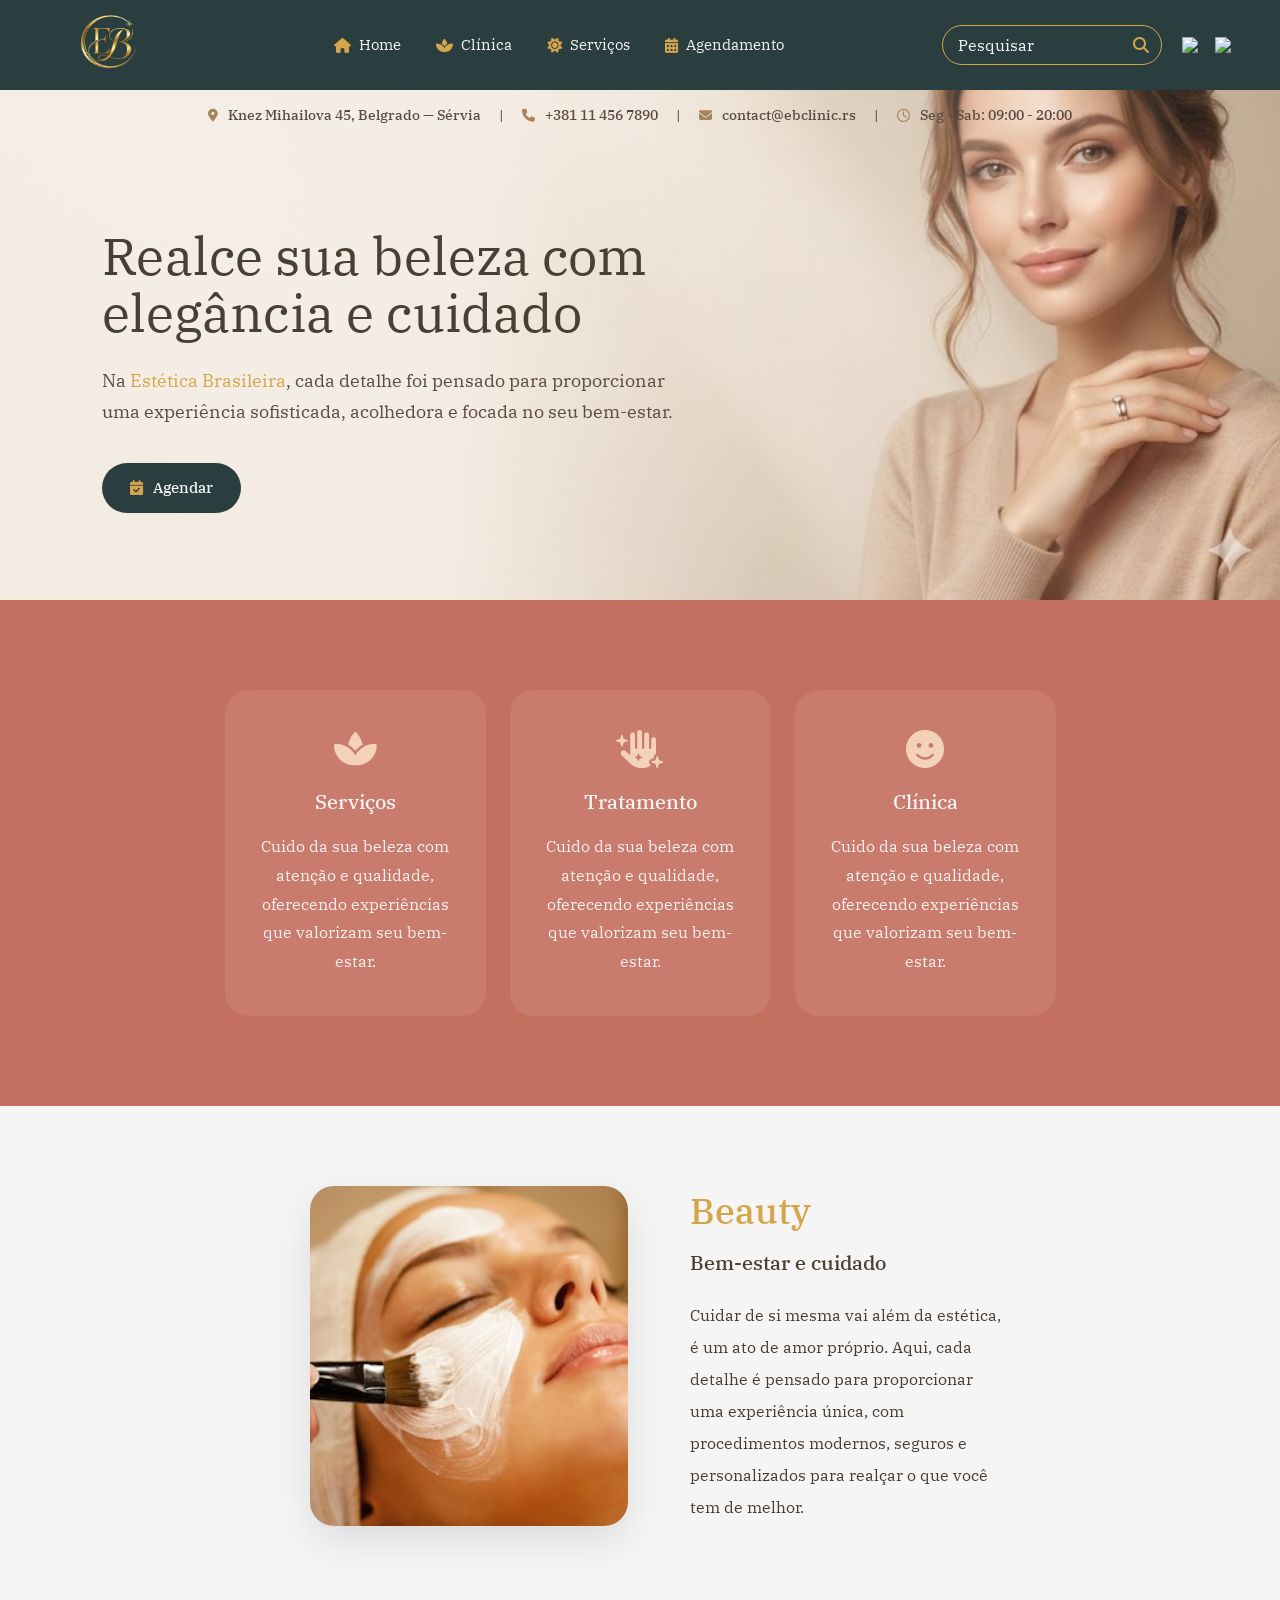
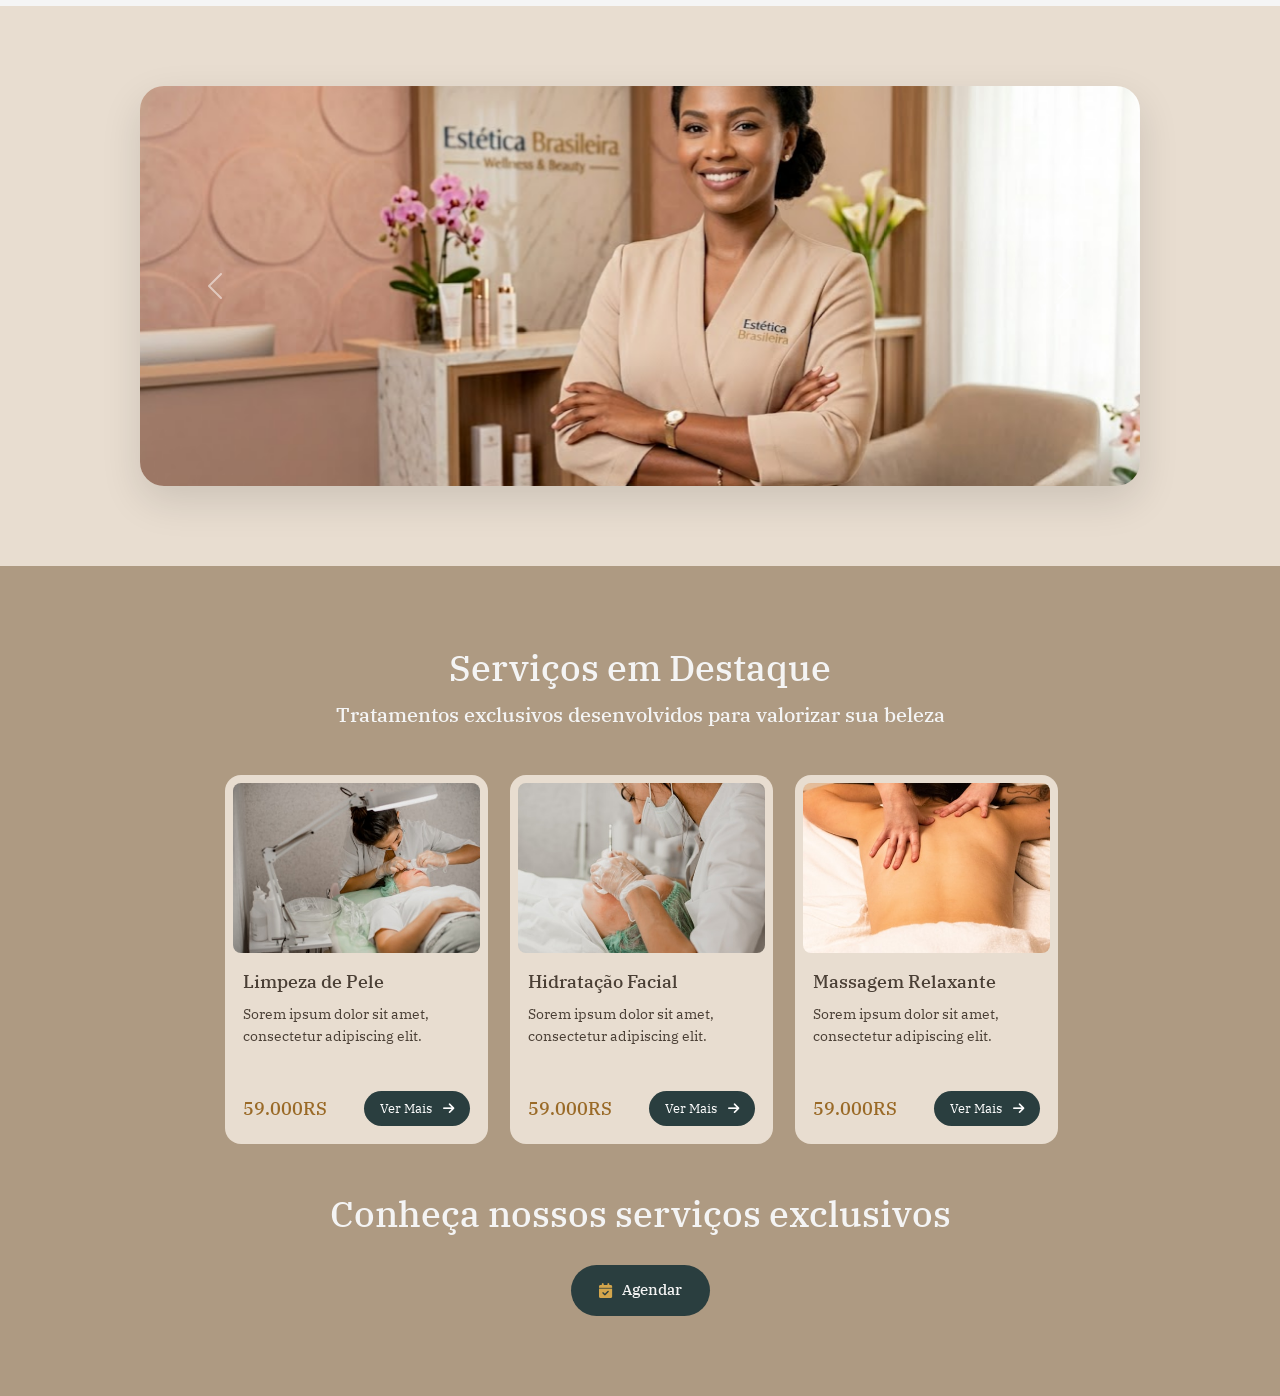
==== index.html @ 0157e8f2 "Primeira versão do site" ====
<!DOCTYPE html>
<html lang="pt-br">

<head>
    <meta charset="UTF-8">
    <meta name="viewport" content="width=device-width, initial-scale=1.0">
    <title>Home</title>
    <link rel="stylesheet" href="bootstrap/css/bootstrap.min.css">
    <link rel="stylesheet" href="css/variables.css">
    <link rel="stylesheet" href="css/style.css">
    <link rel="stylesheet" href="css/components.css">
    <link rel="stylesheet" href="css/home.css">
    <link rel="stylesheet" href="https://cdnjs.cloudflare.com/ajax/libs/font-awesome/6.5.2/css/all.min.css">

</head>

<body>

    <!-- menu -->
    <header id="header">
        <div class="container-header">
            <!-- logo -->
            <div class="logo">
                <img src="assets/images/logo-clínica.png" alt="Logo com íniciais 'E' e 'B'(estétia Brasileira)">
            </div>

            <nav class="menu-desktop">
                <!-- links desktop -->
                <ul>
                    <li>
                        <a href="index.html">
                            <i class="fa-solid fa-house"></i>
                            Home
                        </a>
                    </li>

                    <li>
                        <a href="pages/clinica.html">
                            <i class="fa-solid fa-spa"></i>
                            Clínica
                        </a>
                    </li>

                    <li>
                        <a href="pages/servicos.html">
                            <i class="fa-solid fa-sun"></i>
                            Serviços
                        </a>
                    </li>

                    <li>
                        <a href="pages/agendamento.html">
                            <i class="fa-solid fa-calendar-days"></i>
                            Agendamento
                        </a>
                    </li>

                </ul>

            </nav>

            <div class="search-area">

                <div class="search-box">
                    <input type="text" placeholder="Pesquisar">
                    <button>
                        <i class="fa-solid fa-magnifying-glass"></i>
                    </button>
                </div>
                <!-- bandeiras -->
                <div class="flags">
                    <img src="https://flagcdn.com/w40/br.png">
                    <img src="https://flagcdn.com/w40/rs.png">
                </div>

            </div>

            <!-- hamburguer -->
            <div class="menu-toggle" id="openMenu">
                <i class="fa-solid fa-bars"></i>
            </div>

        </div>

    </header>

    <!-- MENU MOBILE  -->

    <div class="mobile-menu" id="mobileMenu">

        <div class="close-btn" id="closeMenu">
            <i class="fa-solid fa-xmark"></i>
        </div>
        <!-- links menu mobile -->
        <ul>

            <li>
                <a href="#">
                    <i class="fa-solid fa-house"></i>
                    Home
                </a>
            </li>

            <li>
                <a href="#">
                    <i class="fa-solid fa-spa"></i>
                    Clínica
                </a>
            </li>

            <li>
                <a href="#">
                    <i class="fa-solid fa-sun"></i>
                    Serviços
                </a>
            </li>

            <li>
                <a href="#">
                    <i class="fa-solid fa-calendar-days"></i>
                    Agendamento
                </a>
            </li>


        </ul>

    </div>

    <!-- overlay - permite a tela ficar escura para dar foco ao menu aberto -->

    <div class="overlay" id="overlay"></div>


    <!-- Banner e titulo com botão de agendamento -->
    <section class="banner">
        <div class="banner-topbar">

            <div class="banner-topbar-content">

                <span>
                    <i class="fa-solid fa-location-dot"></i>
                    Knez Mihailova 45, Belgrado — Sérvia
                </span>

                <span class="separator">|</span>

                <span>
                    <i class="fa-solid fa-phone"></i>
                    +381 11 456 7890
                </span>

                <span class="separator">|</span>

                <span>
                    <i class="fa-solid fa-envelope"></i>
                    contact@ebclinic.rs
                </span>

                <span class="separator">|</span>

                <span>
                    <i class="fa-regular fa-clock"></i>
                    Seg - Sab: 09:00 - 20:00
                </span>

            </div>

        </div>
        <div class="banner-content">
            <h1> Realce sua beleza com<br> elegância e cuidado </h1>

            <p> Na <span id="span-gold-banner">Estética Brasileira</span>, cada detalhe foi pensado para proporcionar
                uma experiência sofisticada, acolhedora e focada no seu bem-estar. </p>

            <a href="#" class="btn-banner"> <i class="fa-solid fa-calendar-check"></i> Agendar </a>
        </div>
    </section>

    <section class="section-introduction">
        <div class="container">
            <div class="row justify-content-center g-4">
                <div class="col-md-3 col-12">
                    <div class="introduction-content">
                        <i class="fa-solid fa-spa"></i>
                        <h3>Serviços</h3>
                        <p> Cuido da sua beleza com atenção e qualidade, oferecendo experiências que valorizam seu
                            bem-estar. </p>
                    </div>
                </div>

                <div class="col-md-3 col-12">
                    <div class="introduction-content">
                        <i class="fa-solid fa-hand-sparkles"></i>
                        <h3>Tratamento</h3>
                        <p> Cuido da sua beleza com atenção e qualidade, oferecendo experiências que valorizam seu
                            bem-estar.</p>
                    </div>

                </div>

                <div class="col-md-3 col-12">

                    <div class="introduction-content">
                        <i class="fa-solid fa-face-smile"></i>
                        <h3>Clínica</h3>
                        <p> Cuido da sua beleza com atenção e qualidade, oferecendo experiências que valorizam seu
                            bem-estar. </p>
                    </div>
                </div>
            </div>
        </div>
    </section>

    <section class="section-beauty">
        <div class="container">
            <div class="row justify-content-center">
                <div class="col-md-4 col-12 beauty-content">
                    <img src="assets/images/img-beauty.jpg" alt="mulher fazendo tratamento facial">
                </div>
                <div class="col-md-4 col-12 beauty-content">
                    <h2>Beauty</h2>
                    <h3>Bem-estar e cuidado</h3>
                    <p>Cuidar de si mesma vai além da estética, é um ato de amor próprio. Aqui, cada detalhe é pensado
                        para proporcionar uma experiência única, com procedimentos modernos, seguros e personalizados
                        para realçar o que você tem de melhor.</p>
                </div>
            </div>
        </div>
    </section>

    <!-- Carrossel de imagens teste-->
    <section class="Caroussel-content">
        <div id="carouselExampleRide" class="carousel slide" data-bs-ride="true">
            <div class="carousel-inner">
                <div class="carousel-item active">
                    <img src="assets/images/img-mulher-clinica.jpg" class="d-block w-100" alt="...">
                </div>
                <div class="carousel-item">
                    <img src="assets/images/img-beauty.jpg" class="d-block w-100" alt="...">
                </div>
                <div class="carousel-item">
                    <img src="assets/images/img-section-agendamento.jpg" class="d-block w-100" alt="...">
                </div>
            </div>
            <button class="carousel-control-prev" type="button" data-bs-target="#carouselExampleRide"
                data-bs-slide="prev">
                <span class="carousel-control-prev-icon" aria-hidden="true"></span>
                <span class="visually-hidden">Previous</span>
            </button>
            <button class="carousel-control-next" type="button" data-bs-target="#carouselExampleRide"
                data-bs-slide="next">
                <span class="carousel-control-next-icon" aria-hidden="true"></span>
                <span class="visually-hidden">Next</span>
            </button>
        </div>

    </section>

    <!-- Cards destaque -->
    <section class="cards-destaque">

        <div class="container">

            <!-- Titulo cards-->

            <div class="text-center mb-5">

                <h2>Serviços em Destaque</h2>

                <h3 class="subtitulo-destaque"> Tratamentos exclusivos desenvolvidos para valorizar sua beleza </h3>

            </div>

            <!-- cards -->

            <div class="cards-scroll">

                <div class="row row-cards justify-content-center g-4">

                    <!-- CARD 1 -->
                    <div class="col-md-3 col-12">

                        <div class="card h-100">

                            <img src="assets/images/img1-card-serviçosDestaque.jpg"
                                class="card-img-top img-card-servico" alt="Mulher realizando procedimento estético">

                            <div class="card-body d-flex flex-column">

                                <h5 class="card-title"> Limpeza de Pele </h5>

                                <p class="card-text"> Sorem ipsum dolor sit amet, consectetur adipiscing elit. </p>

                                <div class="mt-auto d-flex justify-content-between align-items-center">

                                    <span class="preco-servico"> 59.000RS </span>

                                    <a href="#" class="btn btn-dark rounded-pill"> Ver Mais <i
                                            class="fa-solid fa-arrow-right ms-2"></i>
                                    </a>
                                </div>
                            </div>
                        </div>

                    </div>

                    <!-- CARD 2 -->
                    <div class="col-md-3 col-12">

                        <div class="card h-100">

                            <img src="assets/images/img2-card-serviçoDestaque.jpg"
                                class="card-img-top img-card-servico" alt="Mulher realizando procedimento estético">

                            <div class="card-body d-flex flex-column">

                                <h5 class="card-title"> Hidratação Facial </h5>

                                <p class="card-text"> Sorem ipsum dolor sit amet, consectetur adipiscing elit.</p>

                                <div class="mt-auto d-flex justify-content-between align-items-center">

                                    <span class="preco-servico">59.000RS </span>

                                    <a href="#" class="btn btn-dark rounded-pill"> Ver Mais <i
                                            class="fa-solid fa-arrow-right ms-2"></i> </a>
                                </div>
                            </div>
                        </div>
                    </div>

                    <!-- CARD 3 -->
                    <div class="col-md-3 col-12">

                        <div class="card h-100">

                            <img src="assets/images/img3-card-serviçoDestaque.jpg"
                                class="card-img-top img-card-servico" alt="Mulher realizando procedimento estético">

                            <div class="card-body d-flex flex-column">

                                <h5 class="card-title"> Massagem Relaxante </h5>

                                <p class="card-text"> Sorem ipsum dolor sit amet, consectetur adipiscing elit. </p>

                                <div class="mt-auto d-flex justify-content-between align-items-center">

                                    <span class="preco-servico"> 59.000RS </span>

                                    <a href="#" class="btn btn-dark rounded-pill"> Ver Mais <i
                                            class="fa-solid fa-arrow-right ms-2"></i> </a>
                                </div>
                            </div>
                        </div>
                    </div>
                </div>
            </div>

            <!-- Texto conheça os serviços e botão de agendamento -->
            <div class="text-center mt-5">

                <h2 class="titulo-final-servicos"> Conheça nossos serviços exclusivos</h2>

                <a href="#" class="btn-banner mt-3"><i class="fa-solid fa-calendar-check"></i> Agendar </a>

            </div>

        </div>

    </section>


    <script src="bootstrap/js/bootstrap.bundle.min.js"></script>
    <script src="js/script.js"></script>
</body>

</html>
---- css/variables.css ----
:root{

    /* ===========================================
                CORES BASE
    =========================================== */

    /* Creme Claro */
    --color-base-100: #FFF2DF;

    /* Bege Claro */
    --color-base-200: #F8D4A0;

    /* Dourado Suave */
    --color-base-300: #f5c76c;

    /* Dourado Principal */
    --color-base-400: #d4a64c;

    /* Bege Dourado secundário */
    --color-base-500: #D0A76C;

    /* Marrom Dourado */
    --color-base-600: #A68358;

    /* Dourado Escuro */
    --color-base-700: #9A6A27;

    /* Verde Petróleo */
    --color-base-800: #2A3E3F;

    /* Verde Petróleo:hover */
    --color-base-801: #2f4c4e;



    /* ===========================================
            ESTRUTURA E FUNDOS
    =========================================== */

    /* Fundo Principal */
    --color-background-primary: #FDFAF6;

    /* Fundo Secundário */
    --color-background-secondary: #F5EFE6;

    /* Fundo Linho suave */
    --color-background-tertiary: #E8DDD0;

    /* Divisores */
    --color-divider: #C8BAA8;

    /* Texto/Elemento Médio */
    --color-structure-medium: #7A6A58;

    /* Fundo Escuro */
    --color-background-dark: #AE9A82;



    /* ===========================================
        COMPLEMENTAR PRIMÁRIO
        CTA / ÍCONES / DESTAQUES
    =========================================== */

    /* Rosa Muito Claro */
    --color-primary-lightest: #FDF3F0;

    /* Rosa Claro */
    --color-primary-light: #F5D8D0;

    /* Rosa Médio */
    --color-primary-medium: #E8A898;

    /* Terracota */
    --color-primary-dark: #C47060;

    /* Marrom Avermelhado */
    --color-primary-deep: #8A3E30;

    /* Dourado Complementar */
    --color-primary-gold: #BE9A65;

    --color-primary-lightPink: #f3d2b8;

    /* ===========================================
        COMPLEMENTAR SECUNDÁRIO
        BEM-ESTAR / NATURAL
    =========================================== */

    /* Verde Muito Claro */
    --color-secondary-lightest: #EEF2EE;

    /* Verde Claro */
    --color-secondary-light: #D0DDD0;

    /* Verde Médio */
    --color-secondary-medium: #8AAE8A;

    /* Verde Escuro */
    --color-secondary-dark: #4A6B4A;

    /* Verde Profundo */
    --color-secondary-deep: #2E4E2E;



    /* ===========================================
                CORES DE TEXTO
    =========================================== */
    --color-text-purewhite: #ffffff;
    /* Branco Principal */
    --color-text-white: #f4f4f4;

    /* Branco Bege */
    --color-text-soft: #F0EBE3;

    /* Texto Marrom */
    --color-text-primary: #4A3F35;

    /* Texto Escuro */
    --color-text-dark: #2A2220;

    --color-text-topBar: #5b4b43;
}
---- css/style.css ----
/* Coisas do site inteiro:

body
h1
p
container
section */

@import url('https://fonts.googleapis.com/css2?family=IBM+Plex+Serif:wght@300;400;500;600;700&display=swap');
*{
    margin: 0px;
    padding: 0px;
    box-sizing: border-box;
     font-family: "IBM Plex Serif", serif;
}
 body {
            height: 200vh;
            background-color: #f5f5f5;
        }
---- css/components.css ----
/* Coisas reutilizáveis:

navbar
footer
buttons
cards */
---- css/home.css ----
/* Configurações gerais do Header */

  header {
      width: 100%;
      background: var(--color-base-800);
      position: fixed;
      top: 0;
      left: 0;
      z-index: 9999;
      transition: .3s;
  }

  .container-header {
      max-width: 1400px;
      margin: auto;
      padding: 0 40px;
      height: 90px;
      display: flex;
      align-items: center;
      justify-content: space-between;
  }

  .logo img {
      width: 135px;
      display: block;
      cursor: pointer;
  }

  /* ===========================================
                Menu Desktop
  ============================================ */
  .menu-desktop {
      display: flex;
      align-items: center;
  }

  .menu-desktop ul {
      display: flex;
      align-items: center;
      gap: 35px;
      list-style: none;
      margin: 0;
      padding: 0;
  }

  .menu-desktop ul li {
      display: flex;
      align-items: center;
  }

  .menu-desktop ul li a {
      text-decoration: none;
      color: var(--color-text-white);
      display: flex;
      align-items: center;
      gap: 8px;
      font-size: 15px;
      font-weight: 400;
      transition: .3s ease;
      position: relative;
  }

  /* ===========================================
                Configurações Links
  ============================================ */

  .menu-desktop ul li a i,
  .menu-desktop ul li a svg {
      color: var(--color-base-400);
      transition: .3s ease;
  }

  /* hover */

  .menu-desktop ul li a:hover {
      color: var(--color-text-purewhite);
  }

  /* ÍCONE MAIS ILUMINADO NO HOVER */

  .menu-desktop ul li a:hover i,
  .menu-desktop ul li a:hover svg {
      color: var(--color-base-300);
  }

  /* Linha abaixo de link em tom dourado */

  .menu-desktop ul li a::after {
      content: "";
      position: absolute;
      left: 0;
      bottom: -6px;
      width: 0%;
      height: 1px;
      background: var(--color-base-400);
      transition: .3s ease;
  }

  .menu-desktop ul li a:hover::after {
      width: 100%;
  }

  /* ===========================================
                Barra de Pesquisa
  ============================================ */

  .search-area {
      display: flex;
      align-items: center;
      gap: 20px;
  }

  .search-box {
      width: 220px;
      height: 40px;
      border: 1px solid var(--color-base-400);
      border-radius: 30px;
      display: flex;
      align-items: center;
      overflow: hidden;
  }

  .search-box input {
      width: 100%;
      height: 100%;
      border: none;
      outline: none;
      background: transparent;
      color: var(--color-text-white);
      padding: 0 15px;
  }

  .search-box input::placeholder {
      color: var(--color-text-white);
  }

  .search-box button {
      width: 50px;
      height: 100%;
      border: none;
      background: transparent;
      color: var(--color-base-400);
      cursor: pointer;
  }

  /* ===========================================
                     Bandeiras
  ============================================ */
  .flags {
      display: flex;
      align-items: center;
      gap: 8px;
  }

  .flags img {
      width: 25px;
      cursor: pointer;
  }
  /* ===========================================
                    Menu mobile
  ============================================ */

  .menu-toggle {
      display: none;
      font-size: 30px;
      color: var(--color-base-400);
      cursor: pointer;
      z-index: 10001;
  }

  .mobile-menu {
      position: fixed;
      top: 0;
      right: -100%;
      width: 280px;
      height: 100vh;
      background: var(--color-base-800);
      transition: .4s ease;
      padding: 30px;
      z-index: 10000;
  }
/* menu pro lado direito */
  .mobile-menu.active {
      right: 0;
  }
/* botão de fechar */
  .mobile-menu .close-btn {
      text-align: right;
      margin-bottom: 50px;
  }
/* Icon */
  .mobile-menu .close-btn i {
      font-size: 45px;
      color: var(--color-base-400);
      cursor: pointer;
  }
/* container de links menu mobile */
  .mobile-menu ul {
      list-style: none;
      display: flex;
      flex-direction: column;
      gap: 40px;
      align-items: center;
  }
/* links do menu */
  .mobile-menu ul li {
      width: 100%;
  }

  /* links do mobile */
  .mobile-menu ul li a {
      text-decoration: none;
      color: var(--color-text-white);
      font-size: 20px;
      display: flex;
      align-items: center;
      justify-content: center;
      gap: 15px;
      transition: .3s ease;
      position: relative;
  }

  /* código para linha amarela animada */

  .mobile-menu ul li a::after {
      content: "";
      position: absolute;
      left: 50%;
      bottom: -8px;
      transform: translateX(-50%);
      width: 0%;
      height: 1px;
      background: var(--color-base-400);
      transition: .3s ease;
  }

  .mobile-menu ul li a:hover::after {
      width: 100%;
  }

  /* ícones menu hamburguer */
  .mobile-menu ul li a i,
  .mobile-menu ul li a svg {
      color: var(--color-base-400);
      transition: .3s ease;
  }

  /* hover. svg -para pacote de icons funcionar */
  .mobile-menu ul li a:hover {
      color: var(--color-text-purewhite);
  }

  .mobile-menu ul li a:hover i,
  .mobile-menu ul li a:hover svg {
      color: var(--color-base-300);
  }

  /* overlay auxiliar do menu -sombra ao abrir o menu*/

  .overlay {
      position: fixed;
      top: 0;
      left: 0;
      width: 100%;
      height: 100vh;
      background: rgba(0, 0, 0, 0.5);
      opacity: 0;
      visibility: hidden;
      transition: .3s;
      z-index: 9998;
  }

  .overlay.active {
      opacity: 1;
      visibility: visible;
  }

  /* efeito do header */
  header.scrolled {
      box-shadow: 0 2px 15px rgba(0, 0, 0, 0.2);
  }

  /* Ajustando resposividade de menu mobile*/
  @media(max-width: 950px) {

      .menu-desktop,
      .search-area {
          display: none;
      }

      .menu-toggle {
          display: block;
      }

      .container-header {
          padding: 10px 20px;
      }

      .logo img {
          width: 95px;
      }
  }

  /* ===========================================
                Banner
=========================================== */

  .banner {
      position: relative;

      width: 100%;
      height: 600px;

      /* gradiente de cores para tirar o destaque da imagem e focar no titulo */
      background-image:
          linear-gradient(to right,
              rgba(245, 238, 230, 0.95) 35%,
              rgba(245, 238, 230, 0.35) 60%,
              rgba(245, 238, 230, 0.05) 100%),
          url(../assets/images/img-banner-home.jpg);
/* ajustando imagem */
      background-size: cover;
      background-position: center right;
      display: flex;
      align-items: center;
      padding: 0 8%;
  }

  /* ===========================================
                TOPBAR DO BANNER
=========================================== */

  .banner-topbar {
      width: 100%;
      position: absolute;
      top: 105px;
      left: 0;
      z-index: 3;
  }

  .banner-topbar-content {
      max-width: 1400px;
      margin: auto;
      padding: 0 40px;
      display: flex;
      align-items: center;
      justify-content: center;
      gap: 18px;
      flex-wrap: wrap;
  }

  .banner-topbar-content span {
      display: flex;
      align-items: center;
      gap: 10px;
      font-size: 14px;
      font-weight: 500;
      color: var(--color-text-topBar);
      white-space: nowrap;
  }

  .banner-topbar-content i {
      color: var(--color-base-600);
      font-size: 13px;
  }

  .separator {
      color: rgba(0, 0, 0, 0.25);
  }

  /* ===========================================
        topBarMobile com animação
=========================================== */

@media(max-width: 950px) {

    .banner-topbar {
        overflow: hidden;
    }

    .banner-topbar-content {
        width: max-content;
        flex-wrap: nowrap;
        padding: 0 25px;

        animation: topbarScroll 22s linear infinite;
    }

    .banner-topbar-content span {
        font-size: 13px;
    }

}
  
  /* ===========================================
                CONTEÚDO BANNER
=========================================== */

  .banner-content {
      max-width: 600px;
      padding-top: 140px;
  }

  .banner-content h1 {
      font-size: 52px;
      line-height: 1.1;
      color: var(--color-text-primary);
      font-weight: 400;
      margin-bottom: 25px;
  }

  .banner-content p {
      font-size: 18px;
      line-height: 1.7;
      color: var(--color-text-topBar);
      margin-bottom: 35px;
  }

  #span-gold-banner {
      color: var(--color-base-400);
  }

  /* ===========================================
                button banner 'AGENDAR'
=========================================== */

  .btn-banner {
      display: inline-flex;
      align-items: center;
      gap: 10px;
      padding: 14px 28px;
      background: var(--color-base-800);
      color: var(--color-text-white);
      text-decoration: none;
      border-radius: 40px;
      font-size: 15px;
      font-weight: 500;
      transition: .3s ease;
  }

  .btn-banner i {
      color: var(--color-base-400);
  }

  .btn-banner:hover {
      background: var(--color-base-801);
      transform: translateY(-2px);
  }

  /* ===========================================
                RESPONSIVO
=========================================== */

  @media(max-width: 950px) {
      .banner {
          height: auto;
          padding: 140px 25px 90px;
          background-position: 72%;
      }
  }

  /* ===========================================
            Section Introduction
=========================================== */

  .section-introduction {
      background: var(--color-primary-dark);
      padding: 90px 0;
  }

  /*  card */
  .introduction-content {
      text-align: center;
      padding: 40px 30px;
      height: 100%;
      border-radius: 24px;
      background: rgba(255, 255, 255, 0.08);

  }

  /* icons*/
  .introduction-content i {
      font-size: 38px;
      color: var(--color-primary-lightPink);
      margin-bottom: 22px;
  }

  /* h3 card*/
  .introduction-content h3 {
      color: var(--color-text-white);
      font-size: 20px;
      font-weight: 500;
      margin-bottom: 18px;
  }

  /* p card */
  .introduction-content p {
      color: rgba(255, 255, 255, 0.88);
      font-size: 16px;
      line-height: 1.8;
      margin: 0;
  }

  /* Deixando cards menores no mobile */
  @media(max-width: 950px) {
      .section-introduction {
          padding: 70px 25px;
      }

      .section-introduction .container {
          padding: 0;
      }

      .introduction-content {
          padding: 35px 25px;
      }

      .introduction-content h3 {
          font-size: 24px;
      }

      .introduction-content p {
          font-size: 15px;
      }
  }

  /* ===========================================
            Section Beauty
=========================================== */

  .section-beauty {
      padding: 80px 0;
      background-image:
          url(../assets/images/img-background-beauty.jpg);
      background-size: cover;
      background-position: center;
      background-attachment: fixed;
  }

  /* IMg */
  .section-beauty img {
      width: 100%;
      height: 340px;
      object-fit: cover;
      border-radius: 24px;
      box-shadow: 0 15px 40px rgba(0, 0, 0, 0.10);
  }

  /* Coluna do texto */
  .beauty-content {
      display: flex;
      flex-direction: column;
      justify-content: center;
      padding-left: 50px;
  }

  /* Titulo h2 Beauty */
  .section-beauty h2 {
      font-size: 36px;
      color: var(--color-base-400);
      margin-bottom: 18px;
      font-weight: 500;
  }

  /* SUBTÍTULO h3 beauty */
  .section-beauty h3 {
      font-size: 20px;
      color: var(--color-text-primary);
      margin-bottom: 24px;
  }

  /* paragrafo beauty */
  .section-beauty p {
      font-size: 16px;
      line-height: 2;
      color: var(--color-text-primary);
      margin: 0;
  }

  /* ===========================================
                RESPONSIVO beauty
=========================================== */

  @media(max-width: 950px) {
      .section-beauty {
          padding: 80px 25px;
          background-attachment: scroll;
      }

      .section-beauty .row {
          gap: 45px;
      }

      .beauty-content {
          padding-left: 0;
          text-align: center;
      }

      .section-beauty img {
          height: 320px;
      }

      .section-beauty h2 {
          font-size: 32px;
      }

      .section-beauty h3 {
          font-size: 19px;
      }
  }
  /* ===========================================
                Responsividade section beauty
=========================================== */
  @media(max-width: 950px) {

      .section-beauty {
          padding: 80px 25px;

          background-attachment: initial;
      }

      .beauty-text {
          padding-left: 0;

          margin-top: 45px;

          text-align: center;
      }

      .beauty-image {
          height: 420px;
      }

      .beauty-text h2 {
          font-size: 32px;
      }

      .beauty-text h3 {
          font-size: 19px;
      }

  }

  /* ===========================================
                CAROUSEL
=========================================== */

  .Caroussel-content {
      padding: 80px 0;
      background-color: var(--color-background-tertiary);
      display: flex;
      justify-content: center;
  }

  /* tamanhodocarrossel */
  #carouselExampleRide {
      width: 100%;
      max-width: 1000px;
      height: 400px;
      border-radius: 24px;
      overflow: hidden;
      box-shadow: 0 15px 40px rgba(0, 0, 0, 0.12);
  }

  /* tamanho imagens */
  #carouselExampleRide .carousel-item img {
      width: 100%;
      height: 400px;
      object-fit: cover;
  }

  /* Botões */
  .carousel-control-prev-icon,
  .carousel-control-next-icon {
      filter: brightness(0) invert(1);
  }

  /* RESPONSIVO do carrossel */
  @media(max-width: 950px) {
      .Caroussel-content {
          padding: 60px 20px;
      }

      #carouselExampleRide {
          height: 300px;
          border-radius: 22px;
      }
      #carouselExampleRide .carousel-item img {
          height: 300px;
      }
  }

  /* =============================
    CARDS .cards-destaque
=========================== */
  .cards-destaque {
      background: var(--color-background-dark);
      padding: 80px 0;
  }

  /* TÍTULOS */
  .cards-destaque h2 {
      font-size: 36px;
      color: var(--color-text-white);
      margin-bottom: 14px;
  }

  .subtitulo-destaque {
      font-size: 20px;
      color: var(--color-text-white);
      margin-bottom: 0;
  }

  /* card  */

  .cards-destaque .card {
      width: 263px;
      min-height: 369px;
      background: var(--color-background-tertiary);
      border: none;
      border-radius: 16px;
      overflow: hidden;
      padding: 8px;

  }

  /* imagem card */
  .img-card-servico {
      width: 100%;
      height: 170px;
      object-fit: cover;
      border-radius: 8px;
  }

  /* conteudo do card */
  .cards-destaque .card-body {
      padding: 18px 10px 10px;
  }

  .cards-destaque .card-title {
      font-size: 18px;
      color:var(--color-text-primary);
      margin-bottom: 10px;
  }

  .cards-destaque .card-text {
      font-size: 14px;
      line-height: 1.6;
      color: var(--color-text-primary);
      margin-bottom: 22px;
  }

  .preco-servico {
      font-size: 18px;
      font-weight: 500;
      color: var(--color-base-700);
  }

  /* BOTÃO */
  .cards-destaque .btn-dark {
      background: var(--color-base-800);
      border: none;
      font-size: 13px;
      padding: 8px 16px;

  }

  .cards-destaque .btn-dark:hover {
      background: var(--color-base-801);
  }

  /* Código para criar carrossel de cards somente no mobile */
  @media(max-width: 950px) {
      .cards-destaque .row {
          flex-wrap: nowrap;
          overflow-x: auto;
          overflow-y: hidden;
          gap: 16px;
          padding: 10px 20px 25px;
          justify-content: flex-start;
          scroll-snap-type: x mandatory;
      }

      /* efeito de scrollar horizontalmente */
      .cards-destaque .row::-webkit-scrollbar {
          display: none;
      }

      .cards-destaque .col-md-3 {
          flex: 0 0 260px;
          max-width: 260px;
          padding: 0;
          scroll-snap-align: start;
      }
  }
  /* ===========================================
                Animação do topBar
=========================================== */
  @keyframes topbarScroll {

      from {
          transform: translateX(0);
      }

      to {
          transform: translateX(-50%);
      }

  }
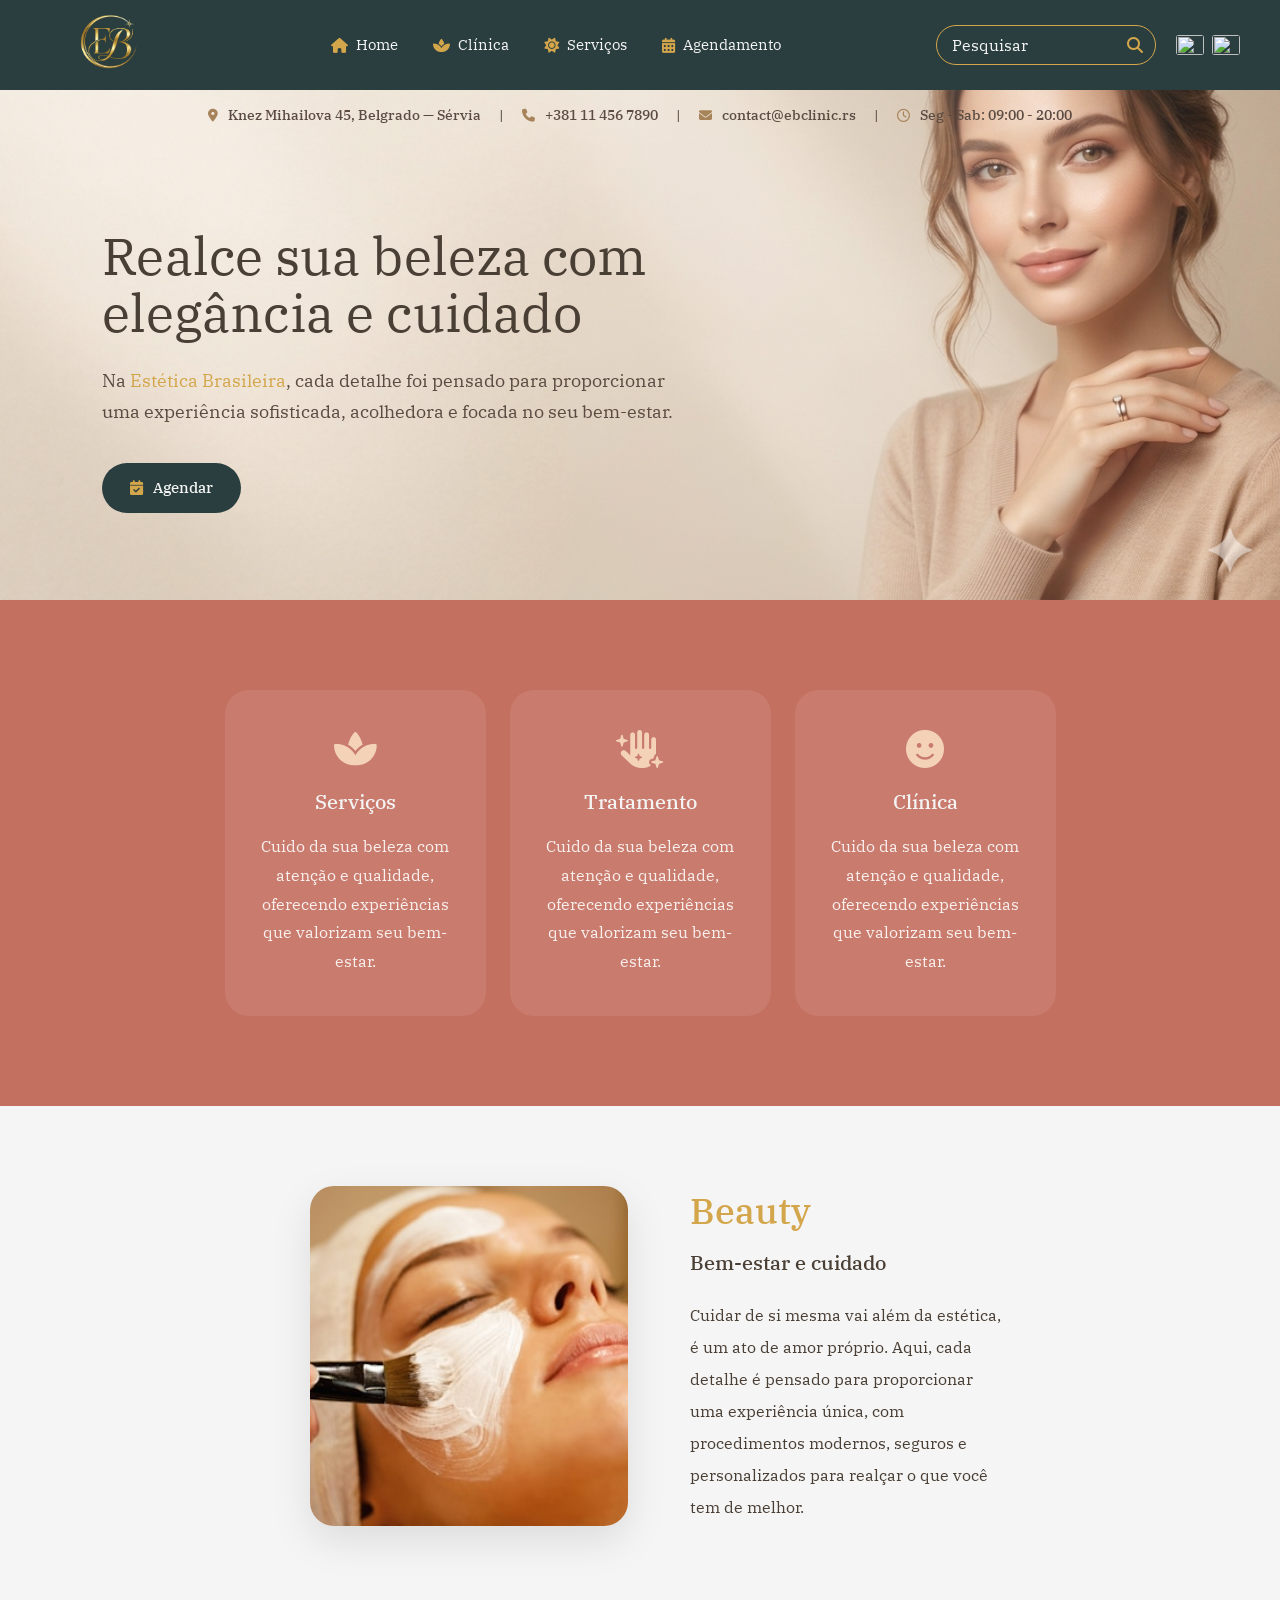
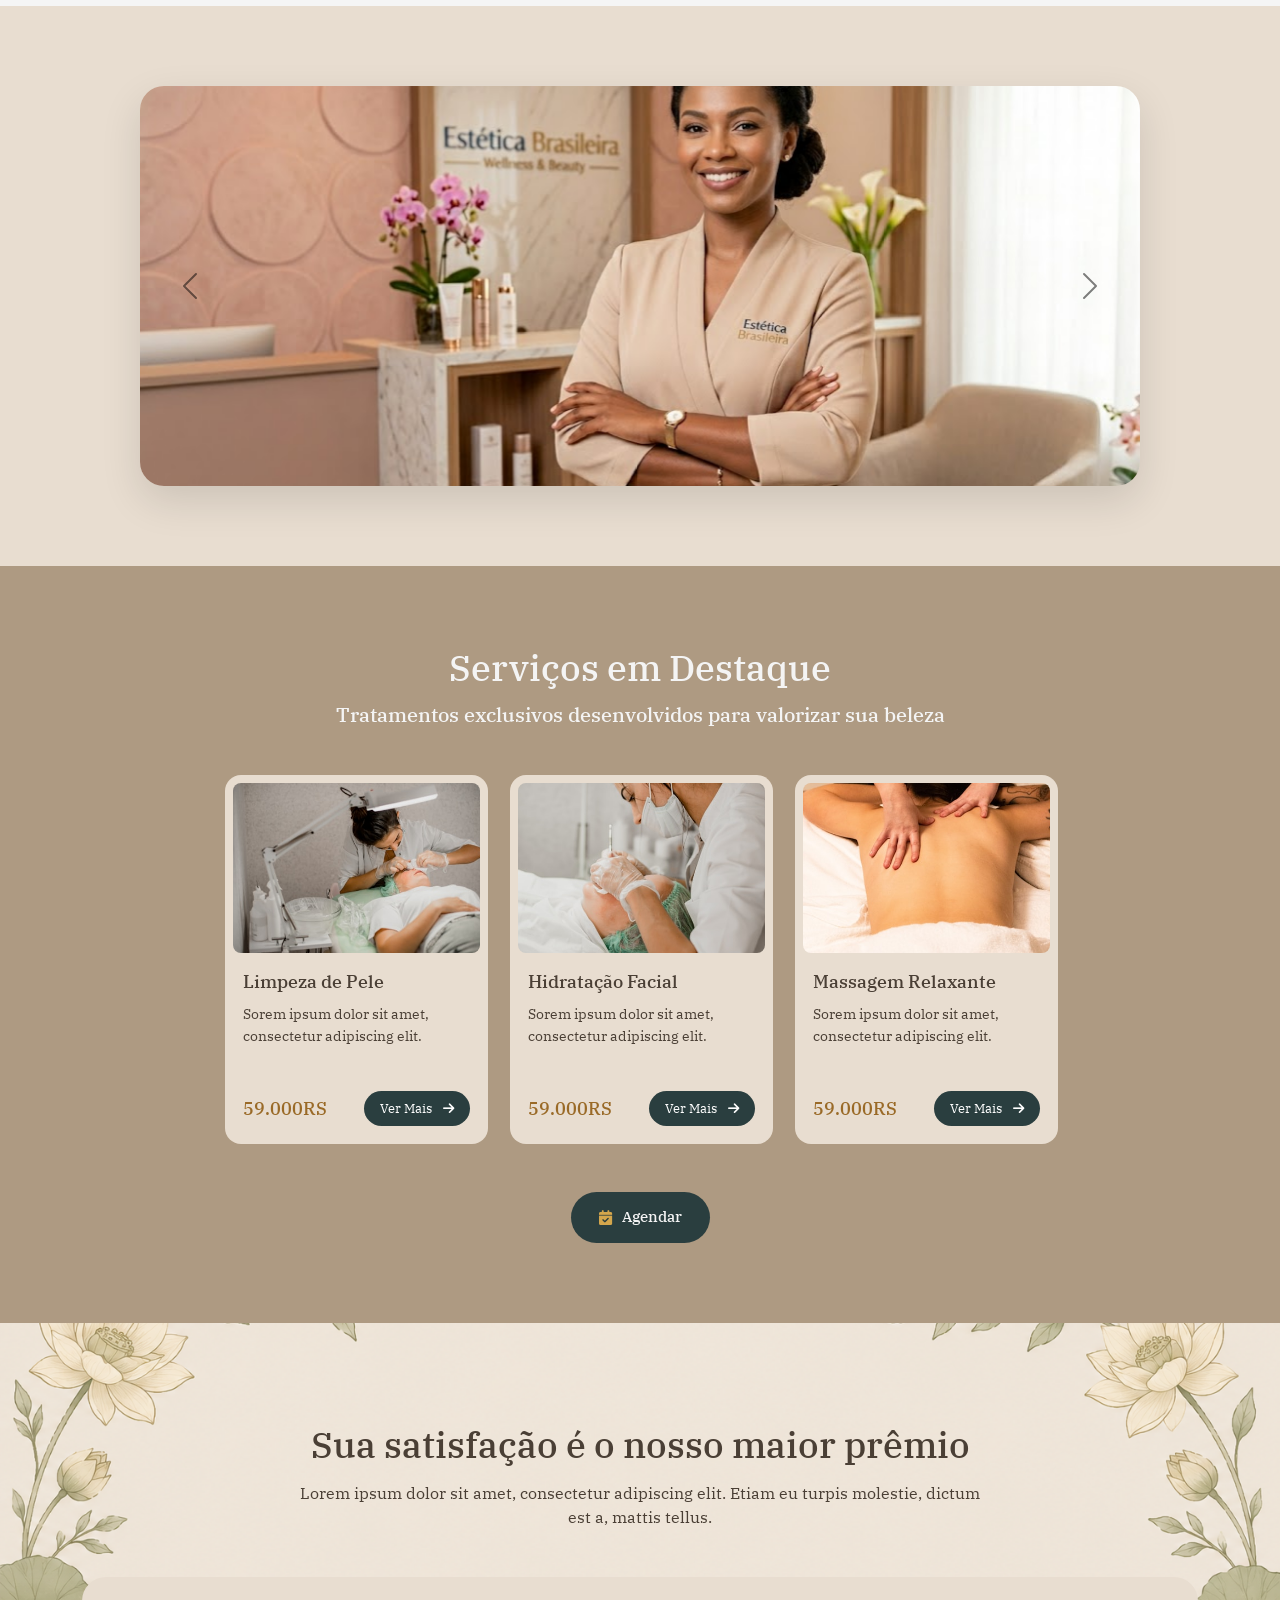
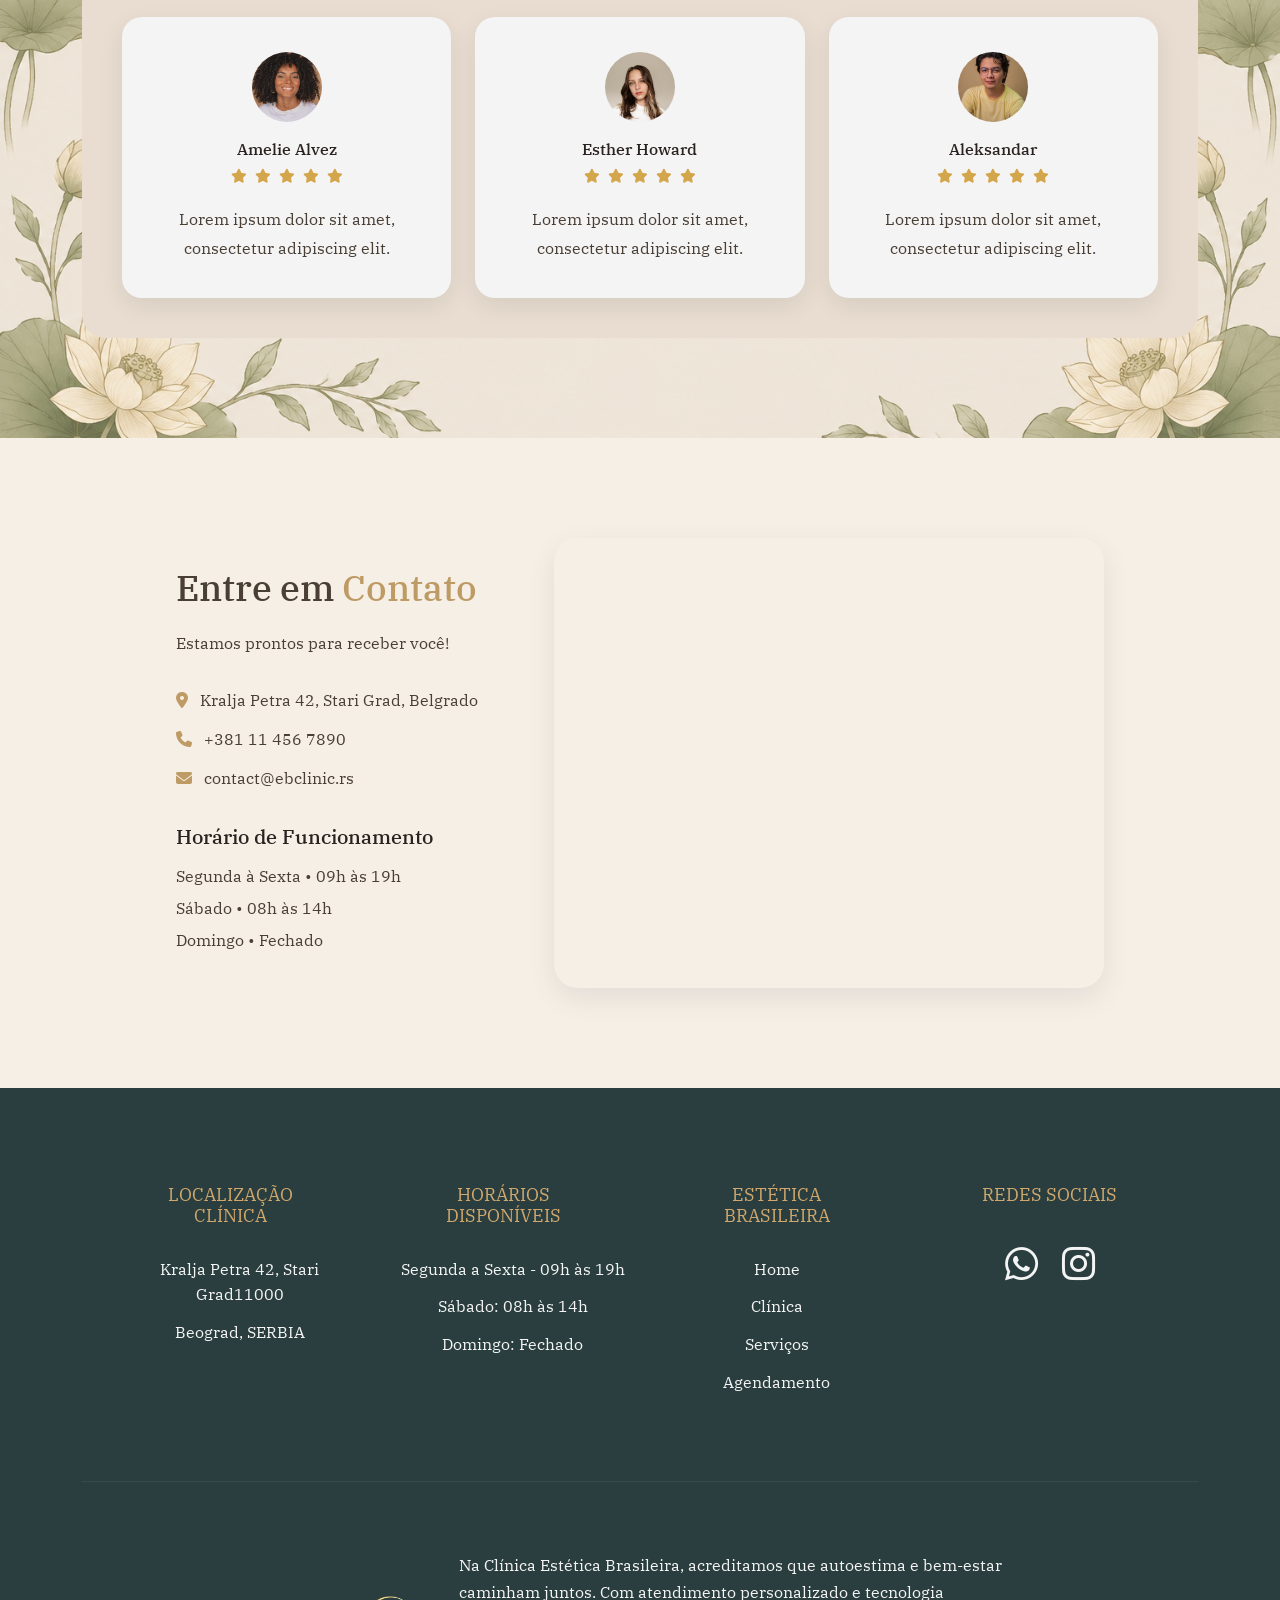
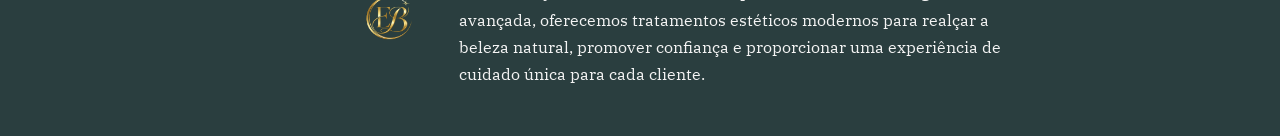
==== commit 2c54bd6f: "feat: adiciona seção de home, melhorias visuais e página serviço" ====
--- a/index.html
+++ b/index.html
@@ -8,7 +8,6 @@
     <link rel="stylesheet" href="bootstrap/css/bootstrap.min.css">
     <link rel="stylesheet" href="css/variables.css">
     <link rel="stylesheet" href="css/style.css">
-    <link rel="stylesheet" href="css/components.css">
     <link rel="stylesheet" href="css/home.css">
     <link rel="stylesheet" href="https://cdnjs.cloudflare.com/ajax/libs/font-awesome/6.5.2/css/all.min.css">
 
@@ -21,21 +20,18 @@
         <div class="container-header">
             <!-- logo -->
             <div class="logo">
-                <img src="assets/images/logo-clínica.png" alt="Logo com íniciais 'E' e 'B'(estétia Brasileira)">
+                <img src="assets/images/logo-clínica.png" alt="Logo com íniciais 'E' e 'B'(estética Brasileira)">
             </div>
 
             <nav class="menu-desktop">
                 <!-- links desktop -->
                 <ul>
                     <li>
-                        <a href="index.html">
-                            <i class="fa-solid fa-house"></i>
-                            Home
-                        </a>
+                        <a href="index.html"> <i class="fa-solid fa-house"></i> Home </a>
                     </li>
 
                     <li>
-                        <a href="pages/clinica.html">
+                        <a href="clinica.html">
                             <i class="fa-solid fa-spa"></i>
                             Clínica
                         </a>
@@ -49,7 +45,7 @@
                     </li>
 
                     <li>
-                        <a href="pages/agendamento.html">
+                        <a href="agendamento.html">
                             <i class="fa-solid fa-calendar-days"></i>
                             Agendamento
                         </a>
@@ -84,8 +80,7 @@
 
     </header>
 
-    <!-- MENU MOBILE  -->
-
+    <!-- menu mobile  -->
     <div class="mobile-menu" id="mobileMenu">
 
         <div class="close-btn" id="closeMenu">
@@ -95,28 +90,28 @@
         <ul>
 
             <li>
-                <a href="#">
+                <a href="index.html">
                     <i class="fa-solid fa-house"></i>
                     Home
                 </a>
             </li>
 
             <li>
-                <a href="#">
+                <a href="pages/clinica.html">
                     <i class="fa-solid fa-spa"></i>
                     Clínica
                 </a>
             </li>
 
             <li>
-                <a href="#">
+                <a href="pages/servicos.html">
                     <i class="fa-solid fa-sun"></i>
                     Serviços
                 </a>
             </li>
 
             <li>
-                <a href="#">
+                <a href="pages/agendamento.html">
                     <i class="fa-solid fa-calendar-days"></i>
                     Agendamento
                 </a>
@@ -124,6 +119,12 @@
 
 
         </ul>
+        <div class="flags-mobile">
+
+            <img src="https://flagcdn.com/w40/br.png" alt="Português">
+            <img src="https://flagcdn.com/w40/rs.png" alt="Srpski">
+
+        </div>
 
     </div>
 
@@ -262,107 +263,442 @@
 
         <div class="container">
 
-            <!-- Titulo cards-->
-
+            <!-- Título -->
             <div class="text-center mb-5">
 
                 <h2>Serviços em Destaque</h2>
 
-                <h3 class="subtitulo-destaque"> Tratamentos exclusivos desenvolvidos para valorizar sua beleza </h3>
-
-            </div>
-
-            <!-- cards -->
-
-            <div class="cards-scroll">
-
-                <div class="row row-cards justify-content-center g-4">
+                <h3 class="subtitulo-destaque">
+                    Tratamentos exclusivos desenvolvidos para valorizar sua beleza
+                </h3>
+
+            </div>
+
+            <!-- MOBILE -->
+            <div id="carouselServicos" class="carousel slide d-md-none" data-bs-touch="true" data-bs-ride="false">
+
+                <div class="carousel-inner">
 
                     <!-- CARD 1 -->
-                    <div class="col-md-3 col-12">
-
-                        <div class="card h-100">
-
-                            <img src="assets/images/img1-card-serviçosDestaque.jpg"
-                                class="card-img-top img-card-servico" alt="Mulher realizando procedimento estético">
-
-                            <div class="card-body d-flex flex-column">
-
-                                <h5 class="card-title"> Limpeza de Pele </h5>
-
-                                <p class="card-text"> Sorem ipsum dolor sit amet, consectetur adipiscing elit. </p>
-
-                                <div class="mt-auto d-flex justify-content-between align-items-center">
-
-                                    <span class="preco-servico"> 59.000RS </span>
-
-                                    <a href="#" class="btn btn-dark rounded-pill"> Ver Mais <i
-                                            class="fa-solid fa-arrow-right ms-2"></i>
-                                    </a>
+                    <div class="carousel-item active">
+
+                        <div class="d-flex justify-content-center">
+
+                            <div class="card">
+
+                                <img src="assets/images/img1-card-serviçosDestaque.jpg"
+                                    class="card-img-top img-card-servico" alt="Mulher realizando procedimento estético">
+
+                                <div class="card-body d-flex flex-column">
+
+                                    <h5 class="card-title">Limpeza de Pele</h5>
+
+                                    <p class="card-text">
+                                        Sorem ipsum dolor sit amet, consectetur adipiscing elit.
+                                    </p>
+
+                                    <div class="mt-auto d-flex justify-content-between align-items-center">
+
+                                        <span class="preco-servico">59.000RS</span>
+
+                                        <a href="#" class="btn btn-dark rounded-pill">
+                                            Ver Mais
+                                            <i class="fa-solid fa-arrow-right ms-2"></i>
+                                        </a>
+
+                                    </div>
+
+                                </div>
+
+                            </div>
+
+                        </div>
+
+                    </div>
+
+                    <!-- CARD 2 -->
+                    <div class="carousel-item">
+
+                        <div class="d-flex justify-content-center">
+
+                            <div class="card">
+
+                                <img src="assets/images/img2-card-serviçoDestaque.jpg"
+                                    class="card-img-top img-card-servico" alt="Mulher realizando procedimento estético">
+
+                                <div class="card-body d-flex flex-column">
+
+                                    <h5 class="card-title">Hidratação Facial</h5>
+
+                                    <p class="card-text">
+                                        Sorem ipsum dolor sit amet, consectetur adipiscing elit.
+                                    </p>
+
+                                    <div class="mt-auto d-flex justify-content-between align-items-center">
+
+                                        <span class="preco-servico">59.000RS</span>
+
+                                        <a href="#" class="btn btn-dark rounded-pill">
+                                            Ver Mais
+                                            <i class="fa-solid fa-arrow-right ms-2"></i>
+                                        </a>
+
+                                    </div>
+
+                                </div>
+
+                            </div>
+
+                        </div>
+
+                    </div>
+
+                    <!-- CARD 3 -->
+                    <div class="carousel-item">
+
+                        <div class="d-flex justify-content-center">
+
+                            <div class="card">
+
+                                <img src="assets/images/img3-card-serviçoDestaque.jpg"
+                                    class="card-img-top img-card-servico" alt="Mulher realizando procedimento estético">
+
+                                <div class="card-body d-flex flex-column">
+
+                                    <h5 class="card-title">Massagem Relaxante</h5>
+
+                                    <p class="card-text">
+                                        Sorem ipsum dolor sit amet, consectetur adipiscing elit.
+                                    </p>
+
+                                    <div class="mt-auto d-flex justify-content-between align-items-center">
+
+                                        <span class="preco-servico">59.000RS</span>
+
+                                        <a href="#" class="btn btn-dark rounded-pill">
+                                            Ver Mais
+                                            <i class="fa-solid fa-arrow-right ms-2"></i>
+                                        </a>
+
+                                    </div>
+
+                                </div>
+
+                            </div>
+
+                        </div>
+
+                    </div>
+
+                </div>
+
+                <!-- Indicadores -->
+                <div class="carousel-indicators position-relative mt-4">
+
+                    <button type="button" data-bs-target="#carouselServicos" data-bs-slide-to="0" class="active">
+                    </button>
+
+                    <button type="button" data-bs-target="#carouselServicos" data-bs-slide-to="1">
+                    </button>
+
+                    <button type="button" data-bs-target="#carouselServicos" data-bs-slide-to="2">
+                    </button>
+
+                </div>
+
+                <!-- Seta anterior -->
+                <button class="carousel-control-prev" type="button" data-bs-target="#carouselServicos"
+                    data-bs-slide="prev">
+
+                    <span class="carousel-control-prev-icon"></span>
+
+                </button>
+
+                <!-- Próxima seta -->
+                <button class="carousel-control-next" type="button" data-bs-target="#carouselServicos"
+                    data-bs-slide="next">
+
+                    <span class="carousel-control-next-icon"></span>
+
+                </button>
+
+            </div>
+
+            <!-- DESKTOP -->
+            <div class="row justify-content-center g-4 d-none d-md-flex">
+
+                <div class="col-md-3">
+
+                    <div class="card h-100">
+
+                        <img src="assets/images/img1-card-serviçosDestaque.jpg" class="card-img-top img-card-servico"
+                            alt="Mulher realizando procedimento estético">
+
+                        <div class="card-body d-flex flex-column">
+
+                            <h5 class="card-title">Limpeza de Pele</h5>
+
+                            <p class="card-text">
+                                Sorem ipsum dolor sit amet, consectetur adipiscing elit.
+                            </p>
+
+                            <div class="mt-auto d-flex justify-content-between align-items-center">
+
+                                <span class="preco-servico">59.000RS</span>
+
+                                <a href="#" class="btn btn-dark rounded-pill">
+                                    Ver Mais
+                                    <i class="fa-solid fa-arrow-right ms-2"></i>
+                                </a>
+
+                            </div>
+
+                        </div>
+
+                    </div>
+
+                </div>
+
+                <div class="col-md-3">
+
+                    <div class="card h-100">
+
+                        <img src="assets/images/img2-card-serviçoDestaque.jpg" class="card-img-top img-card-servico"
+                            alt="Mulher realizando procedimento estético">
+
+                        <div class="card-body d-flex flex-column">
+
+                            <h5 class="card-title">Hidratação Facial</h5>
+
+                            <p class="card-text">
+                                Sorem ipsum dolor sit amet, consectetur adipiscing elit.
+                            </p>
+
+                            <div class="mt-auto d-flex justify-content-between align-items-center">
+
+                                <span class="preco-servico">59.000RS</span>
+
+                                <a href="#" class="btn btn-dark rounded-pill">
+                                    Ver Mais
+                                    <i class="fa-solid fa-arrow-right ms-2"></i>
+                                </a>
+
+                            </div>
+
+                        </div>
+
+                    </div>
+
+                </div>
+
+                <div class="col-md-3">
+
+                    <div class="card h-100">
+
+                        <img src="assets/images/img3-card-serviçoDestaque.jpg" class="card-img-top img-card-servico"
+                            alt="Mulher realizando procedimento estético">
+
+                        <div class="card-body d-flex flex-column">
+
+                            <h5 class="card-title">Massagem Relaxante</h5>
+
+                            <p class="card-text">
+                                Sorem ipsum dolor sit amet, consectetur adipiscing elit.
+                            </p>
+
+                            <div class="mt-auto d-flex justify-content-between align-items-center">
+
+                                <span class="preco-servico">59.000RS</span>
+
+                                <a href="#" class="btn btn-dark rounded-pill">
+                                    Ver Mais
+                                    <i class="fa-solid fa-arrow-right ms-2"></i>
+                                </a>
+
+                            </div>
+
+                        </div>
+
+                    </div>
+
+                </div>
+
+            </div>
+
+            <!-- Botão -->
+            <div class="text-center mt-5">
+
+                <a href="#" class="btn-banner">
+                    <i class="fa-solid fa-calendar-check"></i>
+                    Agendar
+                </a>
+
+            </div>
+
+        </div>
+
+    </section>
+
+
+    <!-- avaliações seção -->
+    <section class="section-avaliacoes">
+
+        <div class="container">
+
+            <div class="text-center mb-5">
+
+                <h2>Sua satisfação é o nosso maior prêmio</h2>
+
+                <p>
+                    Lorem ipsum dolor sit amet, consectetur adipiscing elit.
+                    Etiam eu turpis molestie, dictum est a, mattis tellus.
+                </p>
+
+            </div>
+            <div class="carousel-inner">
+
+                <div class="carousel-item active">
+
+                    <div class="container-avaliacoes">
+                        <div class="row row-avaliacoes g-4">
+
+                            <div class="col-md-4">
+                                <div class="card-avaliacao">
+
+                                    <img src="assets/images/persona-avaliação.jpg" alt="Cliente">
+
+                                    <h3>Amelie Alvez</h3>
+
+                                    <div class="estrelas">
+                                        <i class="fa-solid fa-star"></i>
+                                        <i class="fa-solid fa-star"></i>
+                                        <i class="fa-solid fa-star"></i>
+                                        <i class="fa-solid fa-star"></i>
+                                        <i class="fa-solid fa-star"></i>
+                                    </div>
+
+                                    <p>
+                                        Lorem ipsum dolor sit amet,
+                                        consectetur adipiscing elit.
+                                    </p>
+
+                                </div>
+                            </div>
+
+                            <div class="col-md-4">
+                                <div class="card-avaliacao">
+
+                                    <img src="assets/images/persona2-avaliação.jpg" alt="Cliente">
+
+                                    <h3>Esther Howard</h3>
+
+                                    <div class="estrelas">
+                                        <i class="fa-solid fa-star"></i>
+                                        <i class="fa-solid fa-star"></i>
+                                        <i class="fa-solid fa-star"></i>
+                                        <i class="fa-solid fa-star"></i>
+                                        <i class="fa-solid fa-star"></i>
+                                    </div>
+
+                                    <p>
+                                        Lorem ipsum dolor sit amet,
+                                        consectetur adipiscing elit.
+                                    </p>
+
+                                </div>
+                            </div>
+
+                            <div class="col-md-4">
+                                <div class="card-avaliacao">
+
+                                    <img src="assets/images/persona3-avaliação.jpg" alt="Cliente">
+
+                                    <h3>Aleksandar</h3>
+
+                                    <div class="estrelas">
+                                        <i class="fa-solid fa-star"></i>
+                                        <i class="fa-solid fa-star"></i>
+                                        <i class="fa-solid fa-star"></i>
+                                        <i class="fa-solid fa-star"></i>
+                                        <i class="fa-solid fa-star"></i>
+                                    </div>
+
+                                    <p>
+                                        Lorem ipsum dolor sit amet,
+                                        consectetur adipiscing elit.
+                                    </p>
                                 </div>
                             </div>
                         </div>
-
-                    </div>
-
-                    <!-- CARD 2 -->
-                    <div class="col-md-3 col-12">
-
-                        <div class="card h-100">
-
-                            <img src="assets/images/img2-card-serviçoDestaque.jpg"
-                                class="card-img-top img-card-servico" alt="Mulher realizando procedimento estético">
-
-                            <div class="card-body d-flex flex-column">
-
-                                <h5 class="card-title"> Hidratação Facial </h5>
-
-                                <p class="card-text"> Sorem ipsum dolor sit amet, consectetur adipiscing elit.</p>
-
-                                <div class="mt-auto d-flex justify-content-between align-items-center">
-
-                                    <span class="preco-servico">59.000RS </span>
-
-                                    <a href="#" class="btn btn-dark rounded-pill"> Ver Mais <i
-                                            class="fa-solid fa-arrow-right ms-2"></i> </a>
-                                </div>
-                            </div>
+                    </div>
+                </div>
+            </div>
+        </div>
+    </section>
+
+    <!-- Contato -->
+    <section class="section-contato">
+        <div class="container">
+            <div class="row align-items-center justify-content-center g-3">
+
+                <div class="col-md-4">
+
+                    <div class="contato-info">
+
+                        <h2>
+                            Entre em <span>Contato</span>
+                        </h2>
+
+                        <p class="descricao">
+                            Estamos prontos para receber você!
+                        </p>
+
+                        <ul class="lista-contato">
+
+                            <li>
+                                <i class="fa-solid fa-location-dot"></i>
+                                Kralja Petra 42, Stari Grad, Belgrado
+                            </li>
+
+                            <li>
+                                <i class="fa-solid fa-phone"></i>
+                                +381 11 456 7890
+                            </li>
+
+                            <li>
+                                <i class="fa-solid fa-envelope"></i>
+                                contact@ebclinic.rs
+                            </li>
+
+                        </ul>
+
+                        <div class="horarios">
+
+                            <h3>Horário de Funcionamento</h3>
+
+                            <p>Segunda à Sexta • 09h às 19h</p>
+                            <p>Sábado • 08h às 14h</p>
+                            <p>Domingo • Fechado</p>
+
                         </div>
-                    </div>
-
-                    <!-- CARD 3 -->
-                    <div class="col-md-3 col-12">
-
-                        <div class="card h-100">
-
-                            <img src="assets/images/img3-card-serviçoDestaque.jpg"
-                                class="card-img-top img-card-servico" alt="Mulher realizando procedimento estético">
-
-                            <div class="card-body d-flex flex-column">
-
-                                <h5 class="card-title"> Massagem Relaxante </h5>
-
-                                <p class="card-text"> Sorem ipsum dolor sit amet, consectetur adipiscing elit. </p>
-
-                                <div class="mt-auto d-flex justify-content-between align-items-center">
-
-                                    <span class="preco-servico"> 59.000RS </span>
-
-                                    <a href="#" class="btn btn-dark rounded-pill"> Ver Mais <i
-                                            class="fa-solid fa-arrow-right ms-2"></i> </a>
-                                </div>
-                            </div>
-                        </div>
-                    </div>
-                </div>
-            </div>
-
-            <!-- Texto conheça os serviços e botão de agendamento -->
-            <div class="text-center mt-5">
-
-                <h2 class="titulo-final-servicos"> Conheça nossos serviços exclusivos</h2>
-
-                <a href="#" class="btn-banner mt-3"><i class="fa-solid fa-calendar-check"></i> Agendar </a>
+
+                    </div>
+
+                </div>
+
+                <!-- MAPA -->
+
+                <div class="col-md-6">
+
+                    <div class="mapa-container">
+
+                        <iframe src="https://www.google.com/maps?q=Belgrade&output=embed" allowfullscreen=""
+                            loading="lazy">
+                        </iframe>
+
+                    </div>
+
+                </div>
 
             </div>
 
@@ -370,6 +706,101 @@
 
     </section>
 
+    <!-- Footer -->
+    <footer class="footer-clinica py-5">
+        <div class="container">
+
+            <div class="row gy-5 text-center justify-content-center px-md-4">
+                <div class="row gy-5 text-center justify-content-between px-lg-5"></div>
+
+                <!-- COLUNA UM -->
+                <div class="col-12 col-md-3">
+
+                    <h4 class="footer-titulo">
+                        LOCALIZAÇÃO<br>CLÍNICA
+                    </h4>
+
+                    <ul class="footer-lista">
+
+                        <li>Kralja Petra 42, Stari Grad11000</li>
+                        <li>Beograd, SERBIA</li>
+
+                    </ul>
+
+                </div>
+
+                <!-- COLUNA II -->
+                <div class="col-12 col-md-3">
+
+                    <h4 class="footer-titulo">
+                        HORÁRIOS<br>DISPONÍVEIS
+                    </h4>
+
+                    <ul class="footer-lista">
+
+                        <li>Segunda a Sexta - 09h às 19h</li>
+                        <li>Sábado: 08h às 14h</li>
+                        <li>Domingo: Fechado</li>
+
+                    </ul>
+
+                </div>
+
+                <!-- COLUNA III -->
+                <div class="col-12 col-md-3">
+
+                    <h4 class="footer-titulo">
+                        ESTÉTICA<br>BRASILEIRA
+                    </h4>
+
+                    <ul class="footer-lista footer-links">
+
+                        <li><a href="index.html">Home</a></li>
+                        <li><a href="pages/clinica.html">Clínica</a></li>
+                        <li><a href="pages/servicos.html">Serviços</a></li>
+                        <li><a href="pages/agendamento.html">Agendamento</a></li>
+
+                    </ul>
+
+                </div>
+
+                <!-- COLUNA IV -->
+                <div class="col-12 col-md-3">
+
+                    <h4 class="footer-titulo">
+                        REDES SOCIAIS
+                    </h4>
+
+                    <div class="footer-redes d-flex justify-content-center gap-4 mt-4">
+
+                        <a href="#"> <i class="fa-brands fa-whatsapp"></i> </a>
+
+                        <a href="#"> <i class="fa-brands fa-instagram"></i> </a>
+                    </div>
+                </div>
+            </div>
+
+
+            <hr class="footer-divisor">
+
+            <!-- logo + mini história -->
+            <div class="row align-items-center justify-content-center g-3">
+                <div class="col-12 col-md-2 text-center text-md-end">
+                    <img src="assets/images/logo-clínica.png" alt="Logo Clínica" class="footer-logo">
+                </div>
+
+                <div class="col-12 col-md-6">
+                    <p class="footer-texto mb-0"> Na Clínica Estética Brasileira, acreditamos que autoestima e bem-estar
+                        caminham juntos. Com atendimento personalizado e tecnologia avançada,
+                        oferecemos tratamentos estéticos modernos para realçar a beleza natural,
+                        promover confiança e proporcionar uma experiência de cuidado única para
+                        cada cliente. </p>
+                </div>
+            </div>
+
+        </div>
+
+    </footer>
 
     <script src="bootstrap/js/bootstrap.bundle.min.js"></script>
     <script src="js/script.js"></script>
--- a/css/home.css
+++ b/css/home.css
@@ -153,9 +153,14 @@
   }
 
   .flags img {
-      width: 25px;
-      cursor: pointer;
-  }
+       width: 28px;
+    height: 20px;
+    object-fit: cover;
+    display: block;
+    cursor: pointer;
+    border-radius: 3px;
+  }
+
   /* ===========================================
                     Menu mobile
   ============================================ */
@@ -168,33 +173,56 @@
       z-index: 10001;
   }
 
-  .mobile-menu {
-      position: fixed;
-      top: 0;
-      right: -100%;
-      width: 280px;
-      height: 100vh;
-      background: var(--color-base-800);
-      transition: .4s ease;
-      padding: 30px;
-      z-index: 10000;
-  }
-/* menu pro lado direito */
-  .mobile-menu.active {
-      right: 0;
-  }
-/* botão de fechar */
+ .mobile-menu{
+    position: fixed;
+    top: 0;
+    right: -280px; /* esconde totalmente */
+    width: 280px;
+    height: 100vh;
+    background: var(--color-base-800);
+    transition: .4s ease;
+    padding: 30px;
+    z-index: 10000;
+}
+
+.mobile-menu.active{
+    right: 0;
+}
+
+  /* botão de fechar */
   .mobile-menu .close-btn {
       text-align: right;
       margin-bottom: 50px;
   }
-/* Icon */
+
+  /* Icon */
   .mobile-menu .close-btn i {
       font-size: 45px;
       color: var(--color-base-400);
       cursor: pointer;
   }
-/* container de links menu mobile */
+  /* ===========================================
+            Bandeiras Mobile
+=========================================== */
+
+.flags-mobile{
+    display: flex;
+    justify-content: center;
+    align-items: center;
+    gap: 12px;
+
+    margin-top: 50px;
+}
+
+.flags-mobile img{
+    width: 32px;
+    height: 22px;
+    object-fit: cover;
+    border-radius: 4px;
+    cursor: pointer;
+}
+
+  /* container de links menu mobile */
   .mobile-menu ul {
       list-style: none;
       display: flex;
@@ -202,7 +230,8 @@
       gap: 40px;
       align-items: center;
   }
-/* links do menu */
+
+  /* links do menu */
   .mobile-menu ul li {
       width: 100%;
   }
@@ -314,11 +343,10 @@
       /* gradiente de cores para tirar o destaque da imagem e focar no titulo */
       background-image:
           linear-gradient(to right,
-              rgba(245, 238, 230, 0.95) 35%,
               rgba(245, 238, 230, 0.35) 60%,
               rgba(245, 238, 230, 0.05) 100%),
-          url(../assets/images/img-banner-home.jpg);
-/* ajustando imagem */
+          url(../assets/images/backgroung-banner-home.png);
+      /* ajustando imagem */
       background-size: cover;
       background-position: center right;
       display: flex;
@@ -327,7 +355,7 @@
   }
 
   /* ===========================================
-                TOPBAR DO BANNER
+                topbar abanner
 =========================================== */
 
   .banner-topbar {
@@ -372,28 +400,28 @@
         topBarMobile com animação
 =========================================== */
 
-@media(max-width: 950px) {
-
-    .banner-topbar {
-        overflow: hidden;
-    }
-
-    .banner-topbar-content {
-        width: max-content;
-        flex-wrap: nowrap;
-        padding: 0 25px;
-
-        animation: topbarScroll 22s linear infinite;
-    }
-
-    .banner-topbar-content span {
-        font-size: 13px;
-    }
-
-}
-  
-  /* ===========================================
-                CONTEÚDO BANNER
+  @media(max-width: 950px) {
+
+      .banner-topbar {
+          overflow: hidden;
+      }
+
+      .banner-topbar-content {
+          width: max-content;
+          flex-wrap: nowrap;
+          padding: 0 25px;
+
+          animation: topbarScroll 22s linear infinite;
+      }
+
+      .banner-topbar-content span {
+          font-size: 13px;
+      }
+
+  }
+
+  /* ===========================================
+               banner
 =========================================== */
 
   .banner-content {
@@ -444,7 +472,6 @@
 
   .btn-banner:hover {
       background: var(--color-base-801);
-      transform: translateY(-2px);
   }
 
   /* ===========================================
@@ -457,7 +484,15 @@
           padding: 140px 25px 90px;
           background-position: 72%;
       }
-  }
+         
+       .banner-content h1 {
+      font-size: 36px;
+      line-height: 1.1;
+      color: var(--color-text-primary);
+      font-weight: 400;
+      margin-bottom: 25px;
+  }
+}
 
   /* ===========================================
             Section Introduction
@@ -531,7 +566,7 @@
   .section-beauty {
       padding: 80px 0;
       background-image:
-          url(../assets/images/img-background-beauty.jpg);
+          url(../assets/images/Background-serviços.jpg);
       background-size: cover;
       background-position: center;
       background-attachment: fixed;
@@ -608,6 +643,7 @@
           font-size: 19px;
       }
   }
+
   /* ===========================================
                 Responsividade section beauty
 =========================================== */
@@ -685,6 +721,7 @@
           height: 300px;
           border-radius: 22px;
       }
+
       #carouselExampleRide .carousel-item img {
           height: 300px;
       }
@@ -698,7 +735,7 @@
       padding: 80px 0;
   }
 
-  /* TÍTULOS */
+  /* h2s dos cards */
   .cards-destaque h2 {
       font-size: 36px;
       color: var(--color-text-white);
@@ -739,7 +776,7 @@
 
   .cards-destaque .card-title {
       font-size: 18px;
-      color:var(--color-text-primary);
+      color: var(--color-text-primary);
       margin-bottom: 10px;
   }
 
@@ -756,7 +793,7 @@
       color: var(--color-base-700);
   }
 
-  /* BOTÃO */
+  /* botão do card */
   .cards-destaque .btn-dark {
       background: var(--color-base-800);
       border: none;
@@ -764,37 +801,292 @@
       padding: 8px 16px;
 
   }
-
+/* hover botão card */
   .cards-destaque .btn-dark:hover {
       background: var(--color-base-801);
   }
-
-  /* Código para criar carrossel de cards somente no mobile */
-  @media(max-width: 950px) {
-      .cards-destaque .row {
+  .carousel-control-prev,
+.carousel-control-next{
+    width: 10%;
+}
+
+.carousel-control-prev-icon,
+.carousel-control-next-icon{
+    filter: invert(1);
+}
+  /* ==========================================
+            AVALIAÇÕES
+========================================== */
+  .section-avaliacoes {
+      padding: 100px 0;
+      background: #F5EFE6;
+      background-image: url("../assets/images/background-avaliações.png");
+      background-repeat: no-repeat;
+      background-position: center;
+      background-size: cover;
+  }
+
+  /* h2 avaliações */
+  .section-avaliacoes h2 {
+      font-size: 36px;
+      color: var(--color-text-primary);
+      margin-bottom: 15px;
+  }
+
+  .section-avaliacoes>.container>.text-center p {
+      max-width: 700px;
+      margin: auto;
+      color: var(--color-text-primary);
+  }
+
+  /* /* ROW avaliações */
+  .row-avaliacoes {
+      background-color: var(--color-background-tertiary);
+      padding: 40px;
+      display: flex;
+
+  }
+
+  .container-avaliacoes {
+      background: var(--color-background-tertiary);
+      border-radius: 24px;
+      overflow: hidden;
+  }
+
+  .card-avaliacao {
+      background: var(--color-text-white);
+      border-radius: 20px;
+      padding: 35px 25px;
+      text-align: center;
+      box-shadow: 0 8px 25px rgba(0, 0, 0, .08);
+      height: 100%;
+  }
+
+  .card-avaliacao img {
+      width: 70px;
+      height: 70px;
+      border-radius: 50%;
+      object-fit: cover;
+      margin-bottom: 18px;
+  }
+/* nomes das pessoas */
+  .card-avaliacao h3 {
+      font-size: 16px;
+      color: var(--color-text-dark);
+      margin-bottom: 4px;
+  }
+
+  .estrelas {
+      margin-bottom: 18px;
+  }
+
+  .estrelas i {
+      color: var(--color-base-400);
+      font-size: 14px;
+      margin: 0 2px;
+  }
+
+  /* paragrafo avaliação */
+  .card-avaliacao p {
+      font-size: 16px;
+      line-height: 1.8;
+      color: var(--color-text-primary);
+      margin: 0;
+  }
+
+  /* versão mobile avaliações */
+
+  @media(max-width:768px) {
+
+      .container-avaliacoes {
+          overflow-x: auto;
+      }
+
+      .row-avaliacoes {
           flex-wrap: nowrap;
-          overflow-x: auto;
-          overflow-y: hidden;
-          gap: 16px;
-          padding: 10px 20px 25px;
-          justify-content: flex-start;
-          scroll-snap-type: x mandatory;
-      }
-
-      /* efeito de scrollar horizontalmente */
-      .cards-destaque .row::-webkit-scrollbar {
-          display: none;
-      }
-
-      .cards-destaque .col-md-3 {
-          flex: 0 0 260px;
-          max-width: 260px;
-          padding: 0;
-          scroll-snap-align: start;
-      }
-  }
-  /* ===========================================
-                Animação do topBar
+      }
+
+  }
+
+  /* ==========================================
+          section de contato
+========================================== */
+
+  .section-contato {
+      padding: 100px 0;
+      background: var(--color-background-secondary);
+  }
+  .contato-info h2 {
+      font-size: 36px;
+      color: var(--color-text-primary);
+      margin-bottom: 20px;
+      line-height: 1.2;
+  }
+
+  .contato-info h2 span {
+      color: #BE9A65;
+  }
+
+  .descricao {
+      font-size: 16px;
+      line-height: 1.8;
+      color: #4A3F35;
+      margin-bottom: 30px;
+  }
+
+ /* informações de contato */
+  .lista-contato {
+      list-style: none;
+      padding: 0;
+      margin-bottom: 35px;
+  }
+
+  .lista-contato li {
+      display: flex;
+      align-items: center;
+      gap: 12px;
+      margin-bottom: 15px;
+      color: #4A3F35;
+      font-size: 16px;
+  }
+
+  .lista-contato i {
+      color: #BE9A65;
+  }
+
+  .horarios h3 {
+      font-size: 20px;
+      color: #2A2220;
+      margin-bottom: 15px;
+  }
+
+  .horarios p {
+      margin-bottom: 8px;
+      color: #4A3F35;
+  }
+
+ /* mapa da clínica endereco */
+  .mapa-container {
+      border-radius: 24px;
+      overflow: hidden;
+      box-shadow: 0 10px 30px rgba(0, 0, 0, .08);
+  }
+
+  .mapa-container iframe {
+      width: 100%;
+      height: 450px;
+      border: none;
+      display: block;
+  }
+
+  /* MOBILE do contato*/
+  @media(max-width:768px) {
+
+      .section-contato {
+          padding: 80px 20px;
+      }
+
+      .contato-info {
+          text-align: center;
+      }
+
+      .lista-contato li {
+          justify-content: center;
+      }
+
+      .mapa-container iframe {
+          height: 320px;
+      }
+  }
+
+  /* FOOTER CLINICAAAA */
+  .footer-clinica {
+      background: var(--color-base-800);
+      padding: 90px 0;
+  }
+
+  .footer-titulo {
+      color: var(--color-base-500);
+      font-size: 18px;
+      font-weight: 400;
+      margin-bottom: 30px;
+  }
+
+  .footer-lista {
+      color: var(--color-text-white);
+      padding-left: 18px;
+  }
+
+  .footer-lista li {
+      margin-bottom: 12px;
+      line-height: 1.6;
+      list-style: none;
+  }
+
+  .footer-links {
+      list-style: none;
+      padding-left: 0;
+  }
+
+  .footer-links a {
+      color: var(--color-text-white);
+      text-decoration: none;
+      transition: .3s;
+  }
+
+  .footer-links a:hover {
+      color: var(--color-base-500);
+  }
+
+  .footer-redes a {
+      color: var(--color-text-white);
+      font-size: 38px;
+      transition: .3s;
+  }
+
+  .footer-redes a:hover {
+      color: var(--color-base-500);
+  }
+
+  .footer-divisor {
+      margin: 70px 0;
+      border-color: rgba(255, 255, 255, .25);
+  }
+
+  .footer-logo {
+      max-width: 110px;
+  }
+
+  .footer-texto {
+      color: var(--color-text-white);
+      line-height: 1.7;
+  }
+/* configurações para versão mobile */
+  @media (max-width: 768px) {
+
+      .footer-clinica {
+          text-align: center;
+      }
+
+      .footer-lista {
+          list-style: none;
+          padding-left: 0;
+      }
+
+      .footer-titulo {
+          margin-bottom: 15px;
+      }
+
+      .footer-divisor {
+          margin: 40px 0;
+      }
+
+      .footer-logo {
+          max-width: 90px;
+      }
+  }
+  /* ===========================================
+                Animação do topBar sérvio
 =========================================== */
   @keyframes topbarScroll {
 
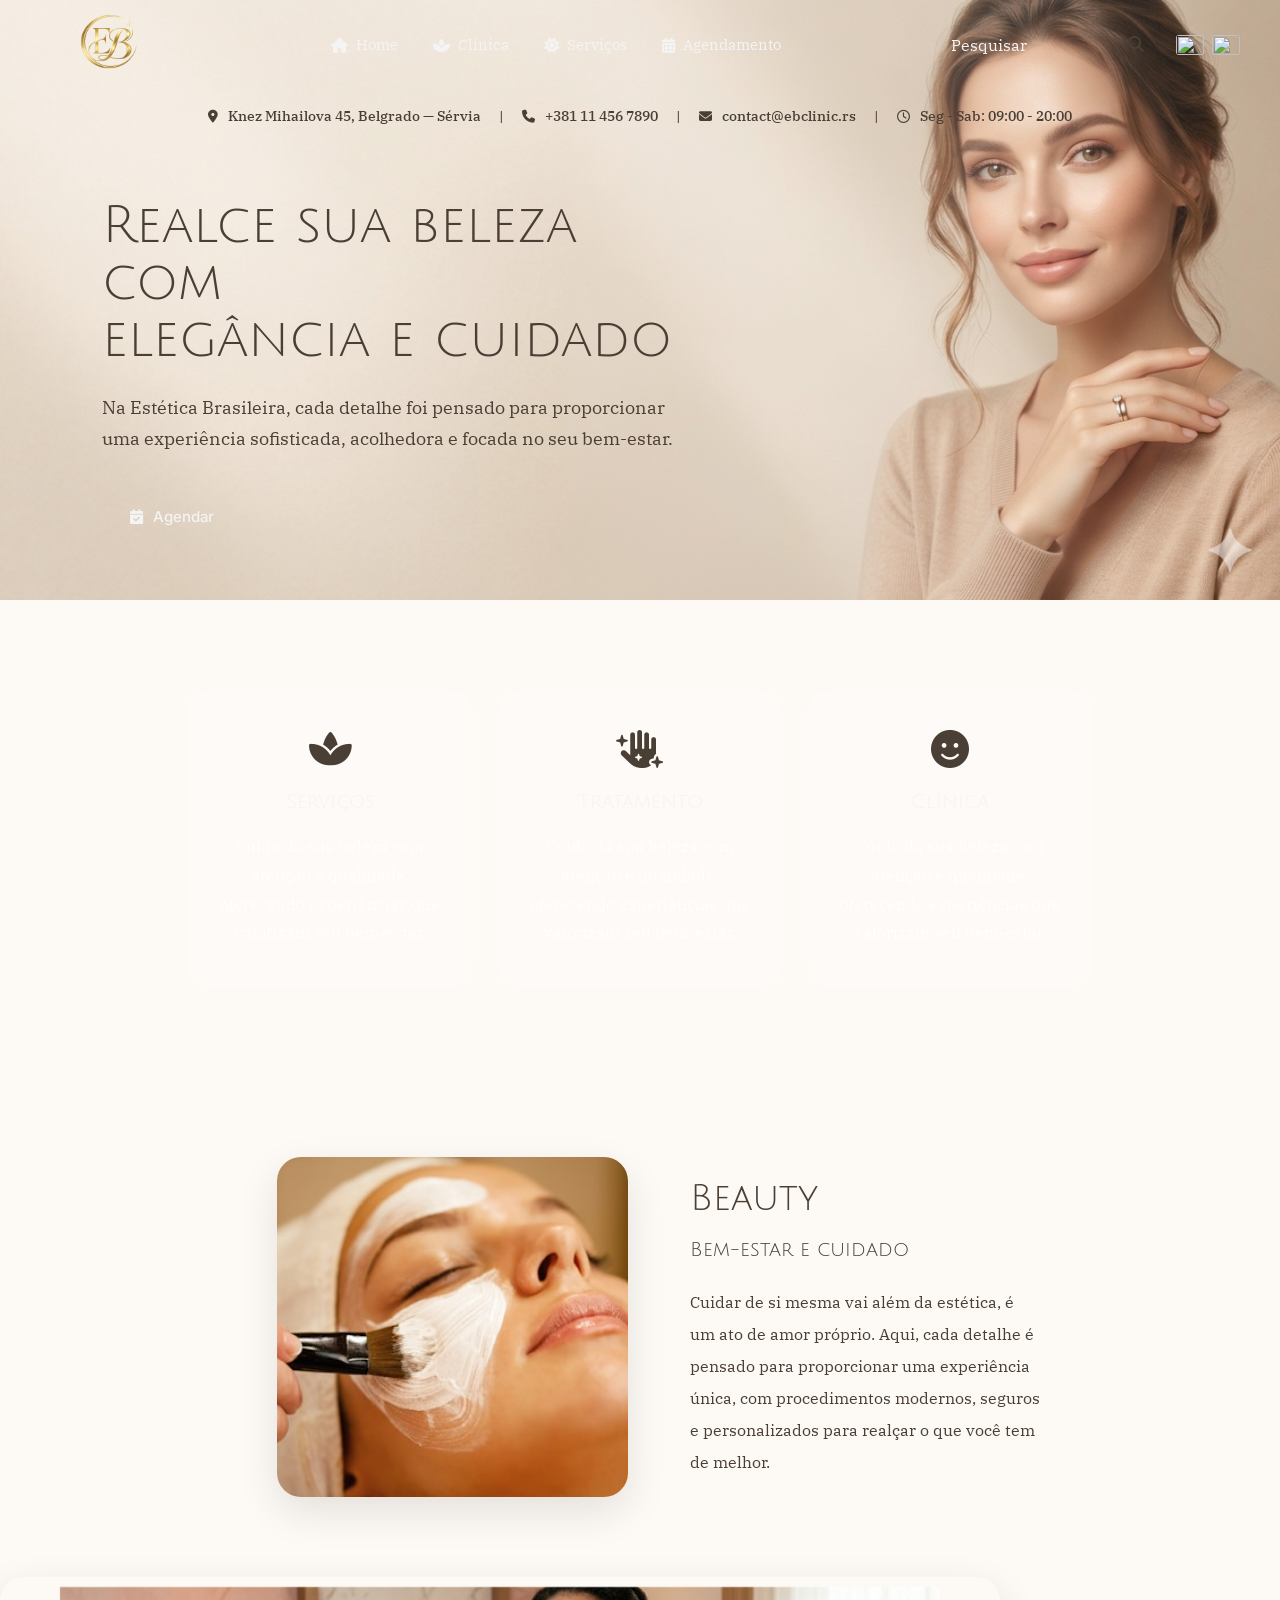
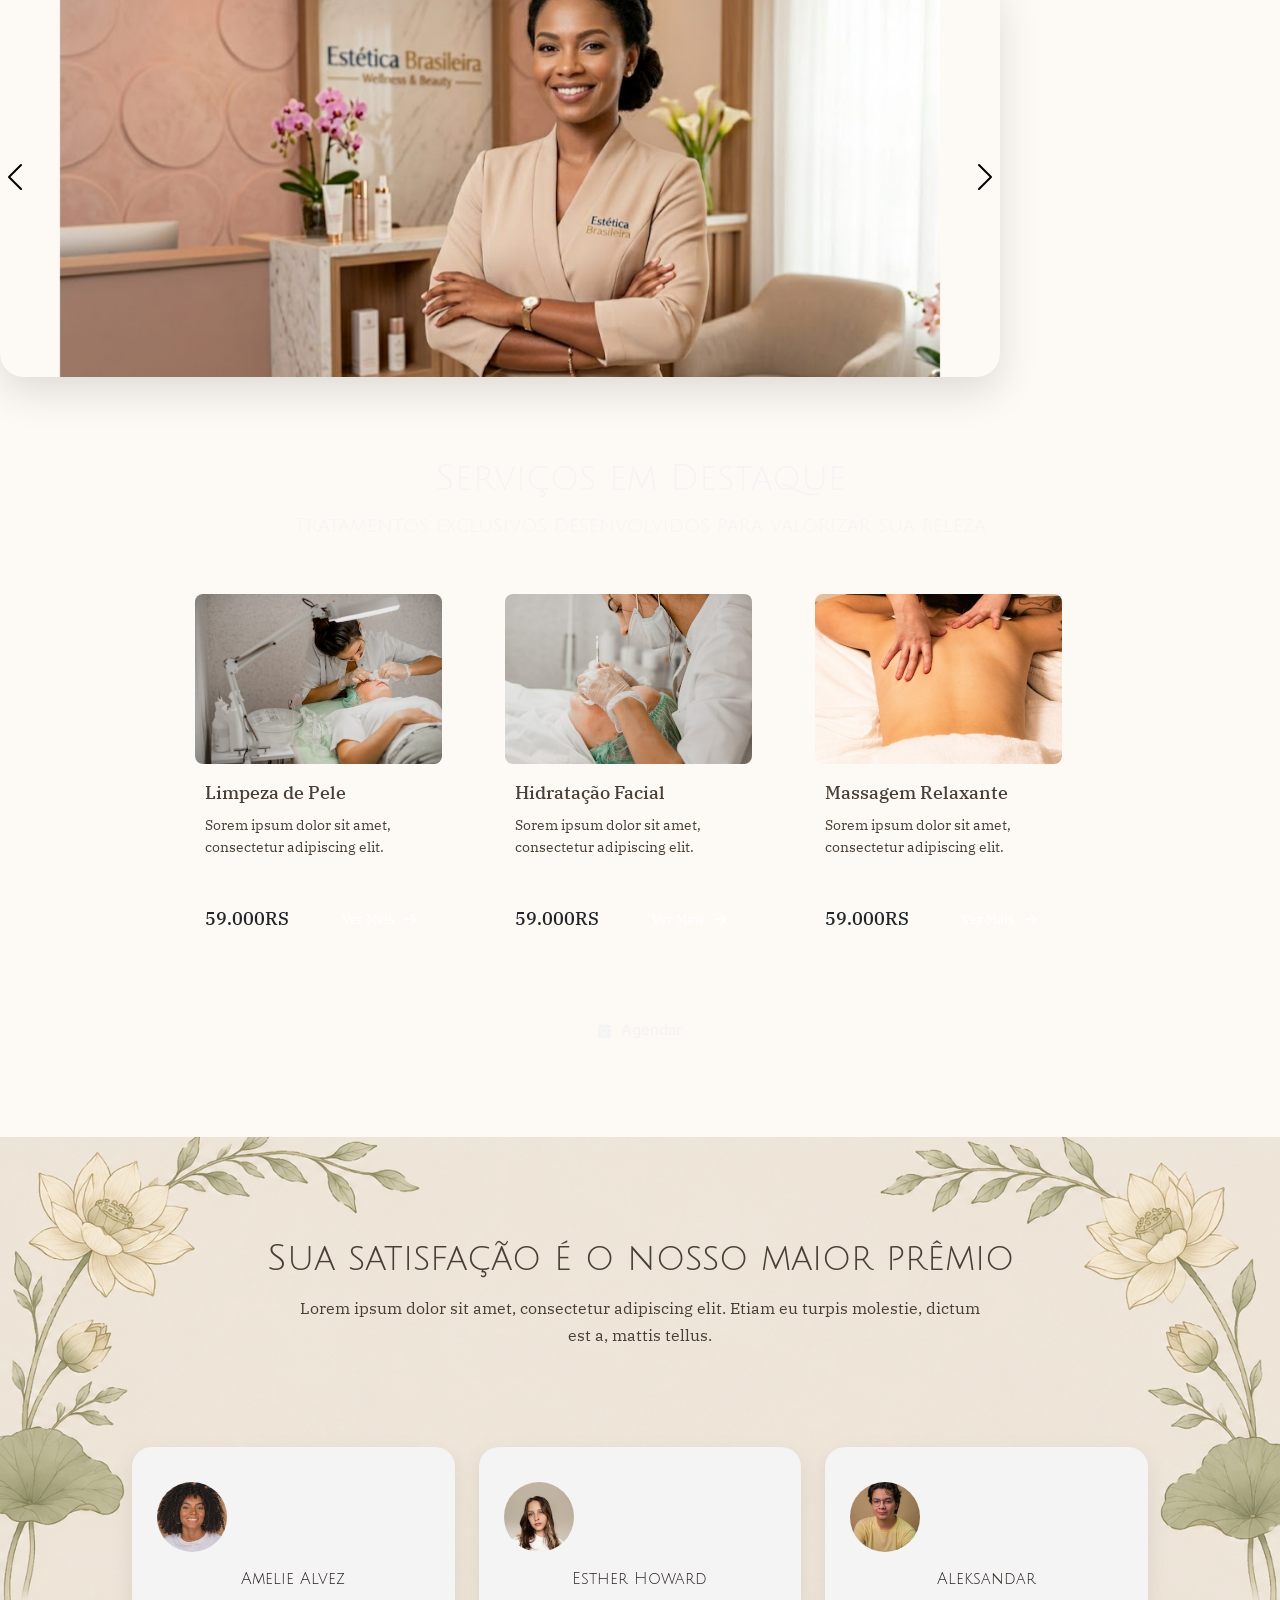
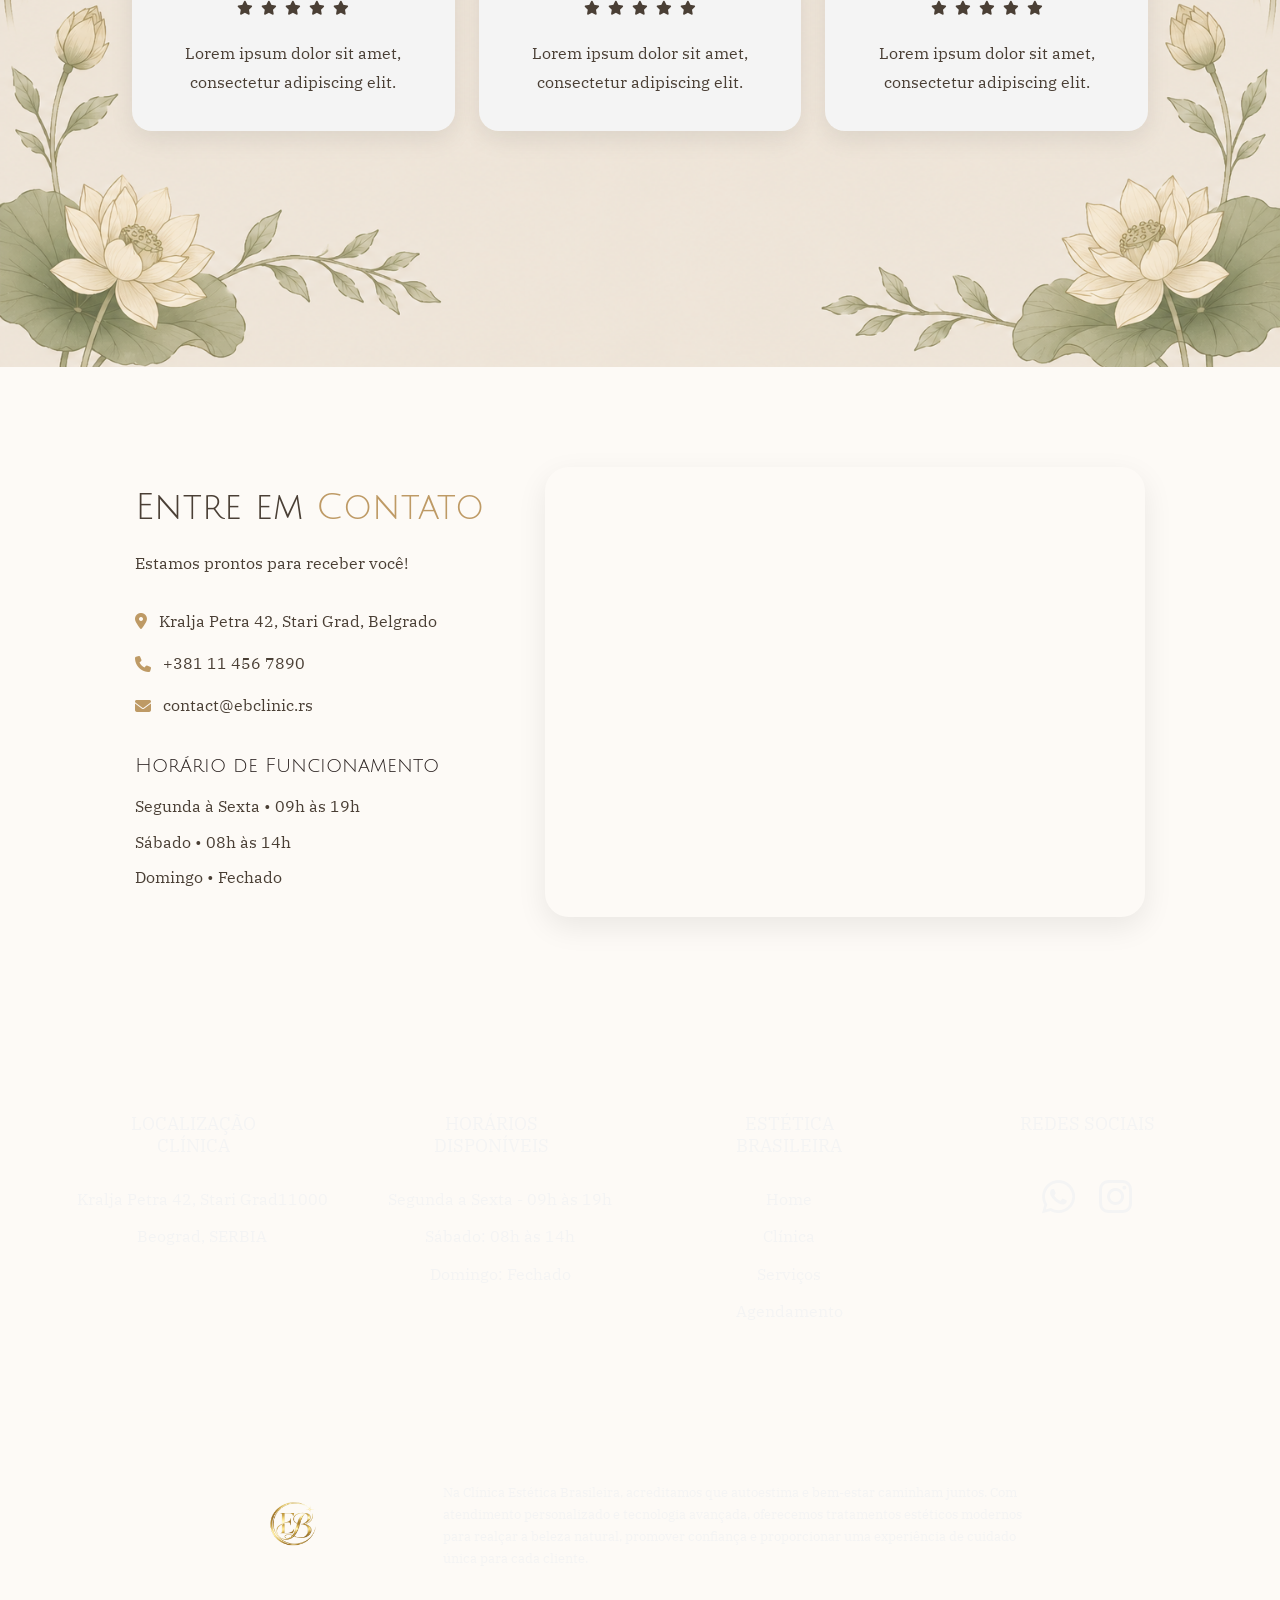
==== commit 704783a2: "Atualização de pastas + root" ====
--- a/index.html
+++ b/index.html
@@ -231,7 +231,7 @@
     </section>
 
     <!-- Carrossel de imagens teste-->
-    <section class="Caroussel-content">
+    <section class="carroussel-section">
         <div id="carouselExampleRide" class="carousel slide" data-bs-ride="true">
             <div class="carousel-inner">
                 <div class="carousel-item active">
--- a/css/variables.css
+++ b/css/variables.css
@@ -1,124 +1,209 @@
 :root{
-
-    /* ===========================================
-                CORES BASE
-    =========================================== */
-
-    /* Creme Claro */
-    --color-base-100: #FFF2DF;
-
-    /* Bege Claro */
-    --color-base-200: #F8D4A0;
-
-    /* Dourado Suave */
-    --color-base-300: #f5c76c;
-
-    /* Dourado Principal */
-    --color-base-400: #d4a64c;
-
-    /* Bege Dourado secundário */
-    --color-base-500: #D0A76C;
-
-    /* Marrom Dourado */
-    --color-base-600: #A68358;
-
-    /* Dourado Escuro */
-    --color-base-700: #9A6A27;
-
-    /* Verde Petróleo */
-    --color-base-800: #2A3E3F;
-
-    /* Verde Petróleo:hover */
-    --color-base-801: #2f4c4e;
-
-
-
-    /* ===========================================
-            ESTRUTURA E FUNDOS
-    =========================================== */
-
-    /* Fundo Principal */
-    --color-background-primary: #FDFAF6;
-
-    /* Fundo Secundário */
-    --color-background-secondary: #F5EFE6;
-
-    /* Fundo Linho suave */
-    --color-background-tertiary: #E8DDD0;
-
-    /* Divisores */
-    --color-divider: #C8BAA8;
-
-    /* Texto/Elemento Médio */
-    --color-structure-medium: #7A6A58;
-
-    /* Fundo Escuro */
-    --color-background-dark: #AE9A82;
-
-
-
-    /* ===========================================
-        COMPLEMENTAR PRIMÁRIO
-        CTA / ÍCONES / DESTAQUES
-    =========================================== */
-
-    /* Rosa Muito Claro */
-    --color-primary-lightest: #FDF3F0;
-
-    /* Rosa Claro */
-    --color-primary-light: #F5D8D0;
-
-    /* Rosa Médio */
-    --color-primary-medium: #E8A898;
-
-    /* Terracota */
-    --color-primary-dark: #C47060;
-
-    /* Marrom Avermelhado */
-    --color-primary-deep: #8A3E30;
-
-    /* Dourado Complementar */
-    --color-primary-gold: #BE9A65;
-
-    --color-primary-lightPink: #f3d2b8;
-
-    /* ===========================================
-        COMPLEMENTAR SECUNDÁRIO
-        BEM-ESTAR / NATURAL
-    =========================================== */
-
-    /* Verde Muito Claro */
-    --color-secondary-lightest: #EEF2EE;
-
-    /* Verde Claro */
-    --color-secondary-light: #D0DDD0;
-
-    /* Verde Médio */
-    --color-secondary-medium: #8AAE8A;
-
-    /* Verde Escuro */
-    --color-secondary-dark: #4A6B4A;
-
-    /* Verde Profundo */
-    --color-secondary-deep: #2E4E2E;
-
-
-
-    /* ===========================================
-                CORES DE TEXTO
-    =========================================== */
-    --color-text-purewhite: #ffffff;
-    /* Branco Principal */
-    --color-text-white: #f4f4f4;
-
-    /* Branco Bege */
-    --color-text-soft: #F0EBE3;
-
-    /* Texto Marrom */
-    --color-text-primary: #4A3F35;
-
-    /* Texto Escuro */
-    --color-text-dark: #2A2220;
-
-    --color-text-topBar: #5b4b43;
-}+    
+    /* Tipografias */
+    --font-serif:    'IBM Plex Serif', Georgia, serif;
+    --font-display:  'Julius Sans One', serif;
+    --font-ui:       'Inter', system-ui, sans-serif;
+    
+    /* Pesos */
+    --font-weight-regular: 400;
+    --font-weight-medium:  500;
+
+    /* Tamanjo de fontes */
+    --font-size-h1:   2rem;       /* 32px */
+    --font-size-h2:   1.5rem;     /* 24px */
+    --font-size-h3:   1.125rem;   /* 18px */
+    --font-size-h4:   1rem;       /* 16px */
+    --font-size-h5:   0.8125rem;  /* 13px */
+    --font-size-h6:   0.625rem;   /* 10px */
+
+    /* Escala de tamanhos — títulos display */
+    --font-size-t1:   6rem;    /* 96px — hero desktop */
+    --font-size-t2:   4rem;    /* 64px — hero mobile */
+    --font-size-t3:   3rem;    /* 48px */
+    --font-size-t4:   2.25rem; /* 36px */
+
+    /* Altura da linha */
+    --text-leading-title:  1.2;
+    --text-leading-body:   1.7;
+    --text-leading-ui:     1.5;
+
+    /* PRIMITIVOS */
+    --primitive-creme:             #FFF2DF;
+    --primitive-dourado-claro:     #F8D4A0;
+    --primitive-dourado-suave:     #F5C76C;
+    --primitive-ambar:             #F8C070;
+    --primitive-ouro:              #EAAC38;
+    --primitive-areia-dourada:     #D0A76C;
+    --primitive-marrom-dourado:    #A68358;
+    --primitive-bronze:            #9A6A27;
+    --primitive-verde-noite:       #2A3E3F;
+    --primitive-verde-noite-hv:    #2f4c4e;
+
+    --primitive-off-white:         #FDFAF6;
+    --primitive-branco-nuvem:      #F7F3EE;
+    --primitive-areia-suave:       #F5EFE6;
+    --primitive-linho:             #E8DDD0;
+    --primitive-bege-medio:        #C8BAA8;
+    --primitive-capuccino:         #7A6A58;
+    --primitive-expresso:          #3D3028;
+
+    --primitive-rosa-nevoa:        #FDF3F0;
+    --primitive-rosa-pessego:      #F5D8D0;
+    --primitive-salmao-suave:      #E8A898;
+    --primitive-terracota:         #C47060;
+    --primitive-terracota-escuro:  #8A3E30;
+    --primitive-dourado-comp:      #BE9A65;
+    --primitive-rosa-champanhe:    #F3D2B8;
+
+    --primitive-menta-gelo:        #EEF2EE;
+    --primitive-sage-claro:        #D0DDD0;
+    --primitive-sage-medio:        #8AAE8A;
+    --primitive-sage-escuro:       #4A6B4A;
+    --primitive-floresta:          #2E4E2E;
+
+    --primitive-branco-puro:       #FFFFFF;
+    --primitive-branco:            #F4F4F4;
+    --primitive-branco-quente:     #F0EBE3;
+    --primitive-texto-marrom:      #4A3F35;
+    --primitive-texto-escuro:      #2A2220;
+    --primitive-texto-topbar:      #5B4B43;
+    --primitive-fundo-formulario:  #f7f3ee;
+
+    /* Espaços */
+    --space-1:  0.25rem;  /* 4px */
+    --space-2:  0.5rem;   /* 8px */
+    --space-3:  1rem;     /* 16px */
+    --space-4:  1.5rem;   /* 24px */
+    --space-5:  2rem;     /* 32px */
+    --space-6:  2.5rem;   /* 40px */
+    --space-7:  3rem;     /* 48px */
+    --space-8:  3.5rem;   /* 56px */
+    --space-9:  4rem;     /* 64px */
+    --space-10: 4.5rem;   /* 72px */
+    --space-11: 5.625rem; /* 90px */
+
+    /* Arredondamento */
+    --radius-sm:    4px;
+    --radius-md:    8px;
+    --radius-lg:    16px;
+    --radius-xl:    24px;
+
+    /* Transições */
+    --transition-fast: 150ms ease;
+    --transition-base: 300ms ease;
+    --transition-slow: 400ms ease;
+
+    /* =========================
+            Semântico de Cor
+    ============================ */
+
+    /* --- MARCA (Identidade Visual / Dourados e Tons Base) --- */
+    --color-brand-lightest:     var(--primitive-creme);           /* Antigo base-100 */
+    --color-brand-light:        var(--primitive-dourado-claro);   /* Antigo base-200 */
+    /* --primitive-ambar e --primitive-ouro atualizados dão mais brilho à marca */
+    --color-brand-soft:         var(--primitive-dourado-suave);   /* Antigo base-300 */
+    --color-brand-main:         var(--primitive-ouro);            /* Antigo base-400 (Principal) */
+    --color-brand-secondary:    var(--primitive-areia-dourada);   /* Antigo base-500 */
+    --color-brand-medium:       var(--primitive-marrom-dourado);  /* Antigo base-600 */
+    --color-brand-dark:         var(--primitive-bronze);          /* Antigo base-700 */
+
+    /* --- AÇÃO E INTERAÇÃO (Botões, CTAs e Links ativos) --- */
+    --color-action:             var(--primitive-verde-noite);     /* Antigo base-800 */
+    --color-action-hover:       var(--primitive-verde-noite-hv);  /* Antigo base-801 */
+
+    /* --- SUPERFÍCIES E FUNDOS (Estrutura do Layout) --- */
+    --color-bg-primary:         var(--primitive-off-white);       /* Antigo background-primary */
+    --color-bg-secondary:       var(--primitive-areia-suave);     /* Antigo background-secondary */
+    --color-bg-tertiary:        var(--primitive-linho);           /* Antigo background-tertiary */
+    --color-bg-dark:            var(--primitive-capuccino);       /* Antigo background-dark */
+    --color-bg-form:            var(--primitive-fundo-formulario); 
+    --color-bg-surface-deep:    var(--primitive-expresso);        /* Ótimo para contrastar textos claros */
+    
+    /* --- BORDAS E DIVISORES --- */
+    --color-border-divider:     var(--primitive-bege-medio);      /* Antigo color-divider */
+
+    /* --- COMPLEMENTAR PRIMÁRIO (Destaques / Elementos de Atenção / Terracota) --- */
+    --color-accent-lightest:    var(--primitive-rosa-nevoa);      /* Antigo primary-lightest */
+    --color-accent-light:       var(--primitive-rosa-pessego);    /* Antigo primary-light */
+    --color-accent-medium:      var(--primitive-salmao-suave);    /* Antigo primary-medium */
+    --color-accent-main:        var(--primitive-terracota);        /* Antigo primary-dark (Destaque principal) */
+    --color-accent-deep:        var(--primitive-terracota-escuro); /* Antigo primary-deep */
+    --color-accent-gold:        var(--primitive-dourado-comp);     /* Antigo primary-gold */
+    --color-accent-champagne:   var(--primitive-rosa-champanhe);   /* Antigo primary-lightPink */
+
+    /* --- COMPLEMENTAR SECUNDÁRIO (Feedbacks Positivos / Saúde / Verdes) --- */
+    --color-success-lightest:   var(--primitive-menta-gelo);      /* Antigo secondary-lightest */
+    --color-success-light:      var(--primitive-sage-claro);       /* Antigo secondary-light */
+    --color-success-medium:     var(--primitive-sage-medio);       /* Antigo secondary-medium */
+    --color-success-dark:       var(--primitive-sage-escuro);      /* Antigo secondary-dark */
+    --color-success-deep:       var(--primitive-floresta);         /* Antigo secondary-deep */
+
+    /* --- TIPOGRAFIA (Cores de Texto) --- */
+    --color-text-pure-white:    var(--primitive-branco-puro);      /* Antigo text-purewhite */
+    --color-text-white:         var(--primitive-branco);           /* Antigo text-white */
+    --color-text-soft:          var(--primitive-branco-quente);    /* Antigo text-soft */
+    --color-text-primary:       var(--primitive-texto-marrom);     /* Antigo text-primary */
+    --color-text-dark:          var(--primitive-texto-escuro);     /* Antigo text-dark */
+    --color-text-muted:         var(--primitive-texto-topbar);     /* Antigo text-topBar */
+
+    /* =========================
+        Semântico de Tipografia
+    ============================ */
+
+    /* Famílias por Função */
+    --font-family-title:       var(--font-display); /* Julius Sans One para grandes títulos */
+    --font-family-body:        var(--font-serif);   /* IBM Plex Serif para leitura confortável */
+    --font-family-interact:    var(--font-ui);      /* Inter para botões, menus, formulários */
+
+    /* Tamanhos por Papel Executado */
+    --text-size-title1:           var(--font-size-t1); /*96px*/
+    --text-size-title2:           var(--font-size-t2); /*64px*/
+    --text-size-title3:           var(--font-size-t3); /*48px*/
+    --text-size-title4:           var(--font-size-t4); /*36px*/
+    --text-size-section-title:    var(--font-size-h1); /*32px*/
+    --text-size-section-subtitle: var(--font-size-h2); /*24px*/
+    --text-size-card-title:       var(--font-size-h3); /*18px*/
+    --text-size-body:             var(--font-size-h4); /*16px*/
+    --text-size-small:            var(--font-size-h5); /*13px*/
+    --text-size-caption:          var(--font-size-h6); /*10px*/
+
+    /* =========================
+        Semântico de Espaçamento
+    ============================ */
+
+    /* Internos (Paddings) */
+    --spacing-pad-xxs:         var(--space-1); 
+    --spacing-pad-xs:          var(--space-2); 
+    --spacing-pad-sm:          var(--space-3);  
+    --spacing-pad-smd:         var(--space-4); 
+    --spacing-pad-md:          var(--space-5); 
+    --spacing-pad-lg:          var(--space-6);
+    --spacing-pad-xlg:         var(--space-7);
+
+    /* Distâncias e Gaps */
+    --spacing-gap-inline:        var(--space-2); /*8px*/
+    --spacing-gap-stack:         var(--space-4); /*24px*/
+    --spacing-gap-section-split: var(--space-9); /*64px*/
+
+    /* ====================
+     SEMÂNTICOS DE FORMA
+     ====================== */
+  
+    --radius-interactive:      var(--radius-sm);   /* 4px - Botões e campos de formulário */
+    --radius-surface:          var(--radius-md);   /* 8px - Cards de depoimentos e serviços */
+    --radius-media:            var(--radius-lg);   /* 16px - Imagens em destaque, banners */
+    --radius-large:            var(--radius-xl);   /*24px - Extra para definição caso seja necessário*/
+  
+  /* =========================
+        Semântico de Transição
+    ============================ */
+
+    --ease-interactive: var(--transition-fast); /* Para efeitos instantâneos (ex: hover de botão) */
+    --ease-navigation:  var(--transition-base); /* Para mudanças de estado (ex: menu abrir) */
+    --ease-page-load:   var(--transition-slow); /* Para animações longas (ex: banner entrando) */
+
+    /* --- Bordas e Divisores --- */
+    --color-border-divider:      var(--primitive-bege-medio);      /* Para fundos claros */
+    --color-border-divider-dark: rgba(255, 255, 255, 0.25);         /* Para fundos escuros — ADICIONADO */
+}
--- a/css/style.css
+++ b/css/style.css
@@ -1,19 +1,23 @@
-/* Coisas do site inteiro:
+/* Coisas do site inteiro: */
+/* Fontes */
+@import url('https://fonts.googleapis.com/css2?family=IBM+Plex+Serif:wght@300;400;500;600;700&family=Julius+Sans+One&family=Inter:wght@400;500&display=swap');
 
-body
-h1
-p
-container
-section */
+/* 1. Tokens */
+@import 'variables.css';
 
-@import url('https://fonts.googleapis.com/css2?family=IBM+Plex+Serif:wght@300;400;500;600;700&display=swap');
-*{
-    margin: 0px;
-    padding: 0px;
-    box-sizing: border-box;
-     font-family: "IBM Plex Serif", serif;
-}
- body {
-            height: 200vh;
-            background-color: #f5f5f5;
-        }
+/* 2. Reset e Global */
+@import 'reset.css';
+@import 'global.css';
+
+/* 3. Layout */
+
+
+/* 4. Componentes */
+@import 'components/header.css';
+@import 'components/footer.css';
+@import 'components/topbar.css';
+@import 'components/button.css';
+
+/* Páginas */
+@import 'pages/servicos.css';
+@import 'pages/home.css';
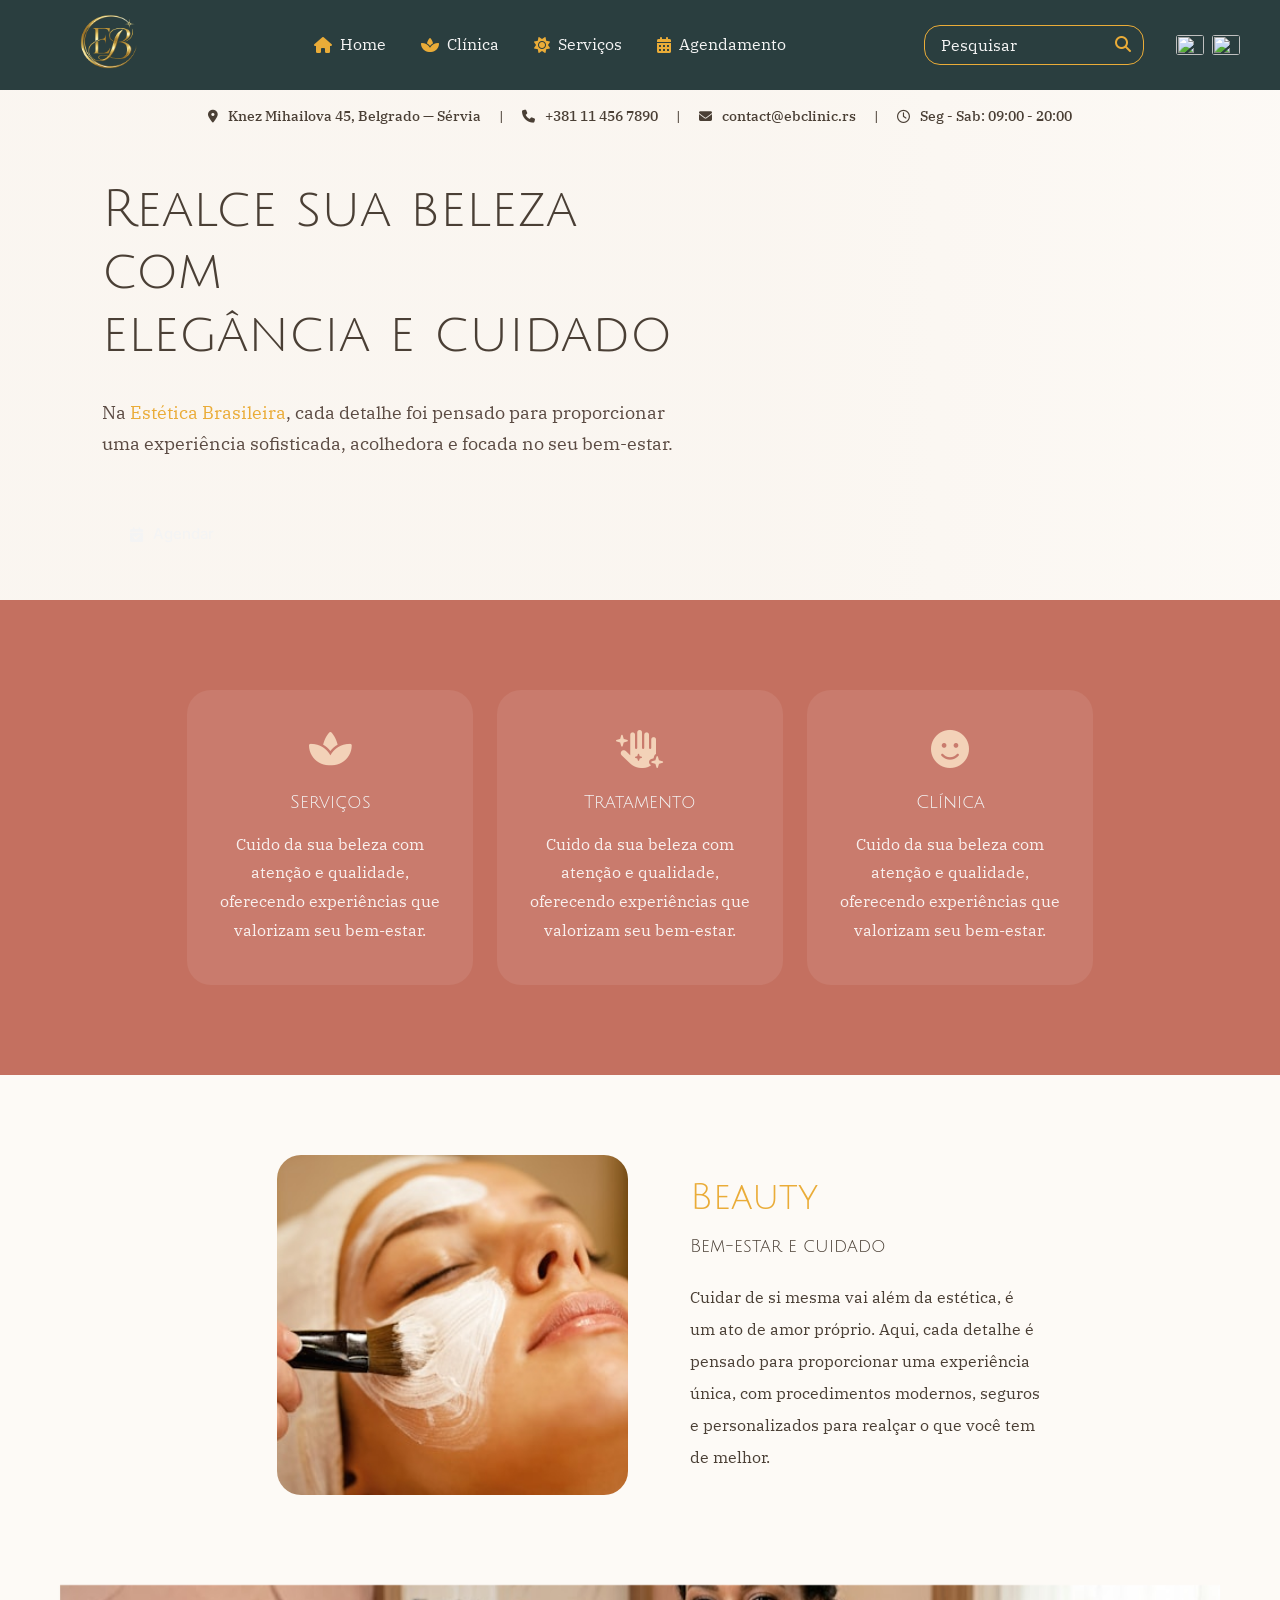
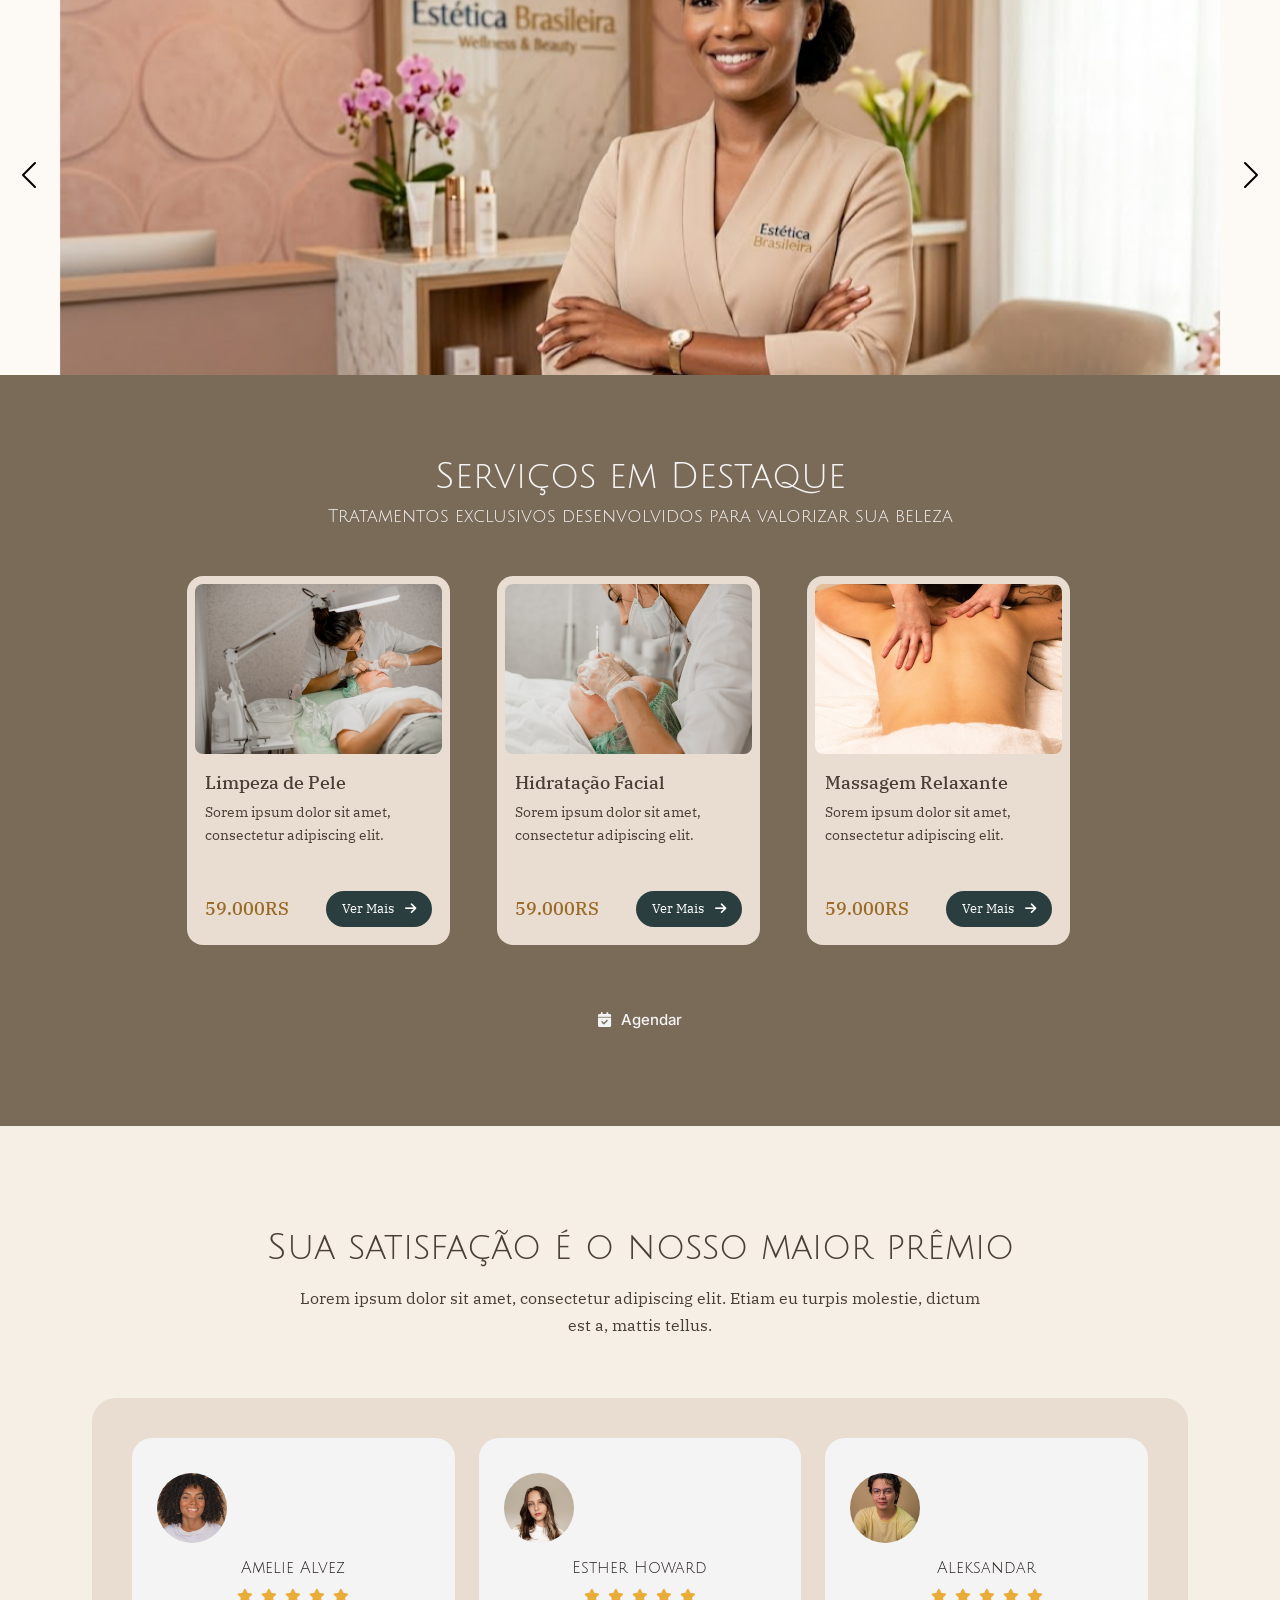
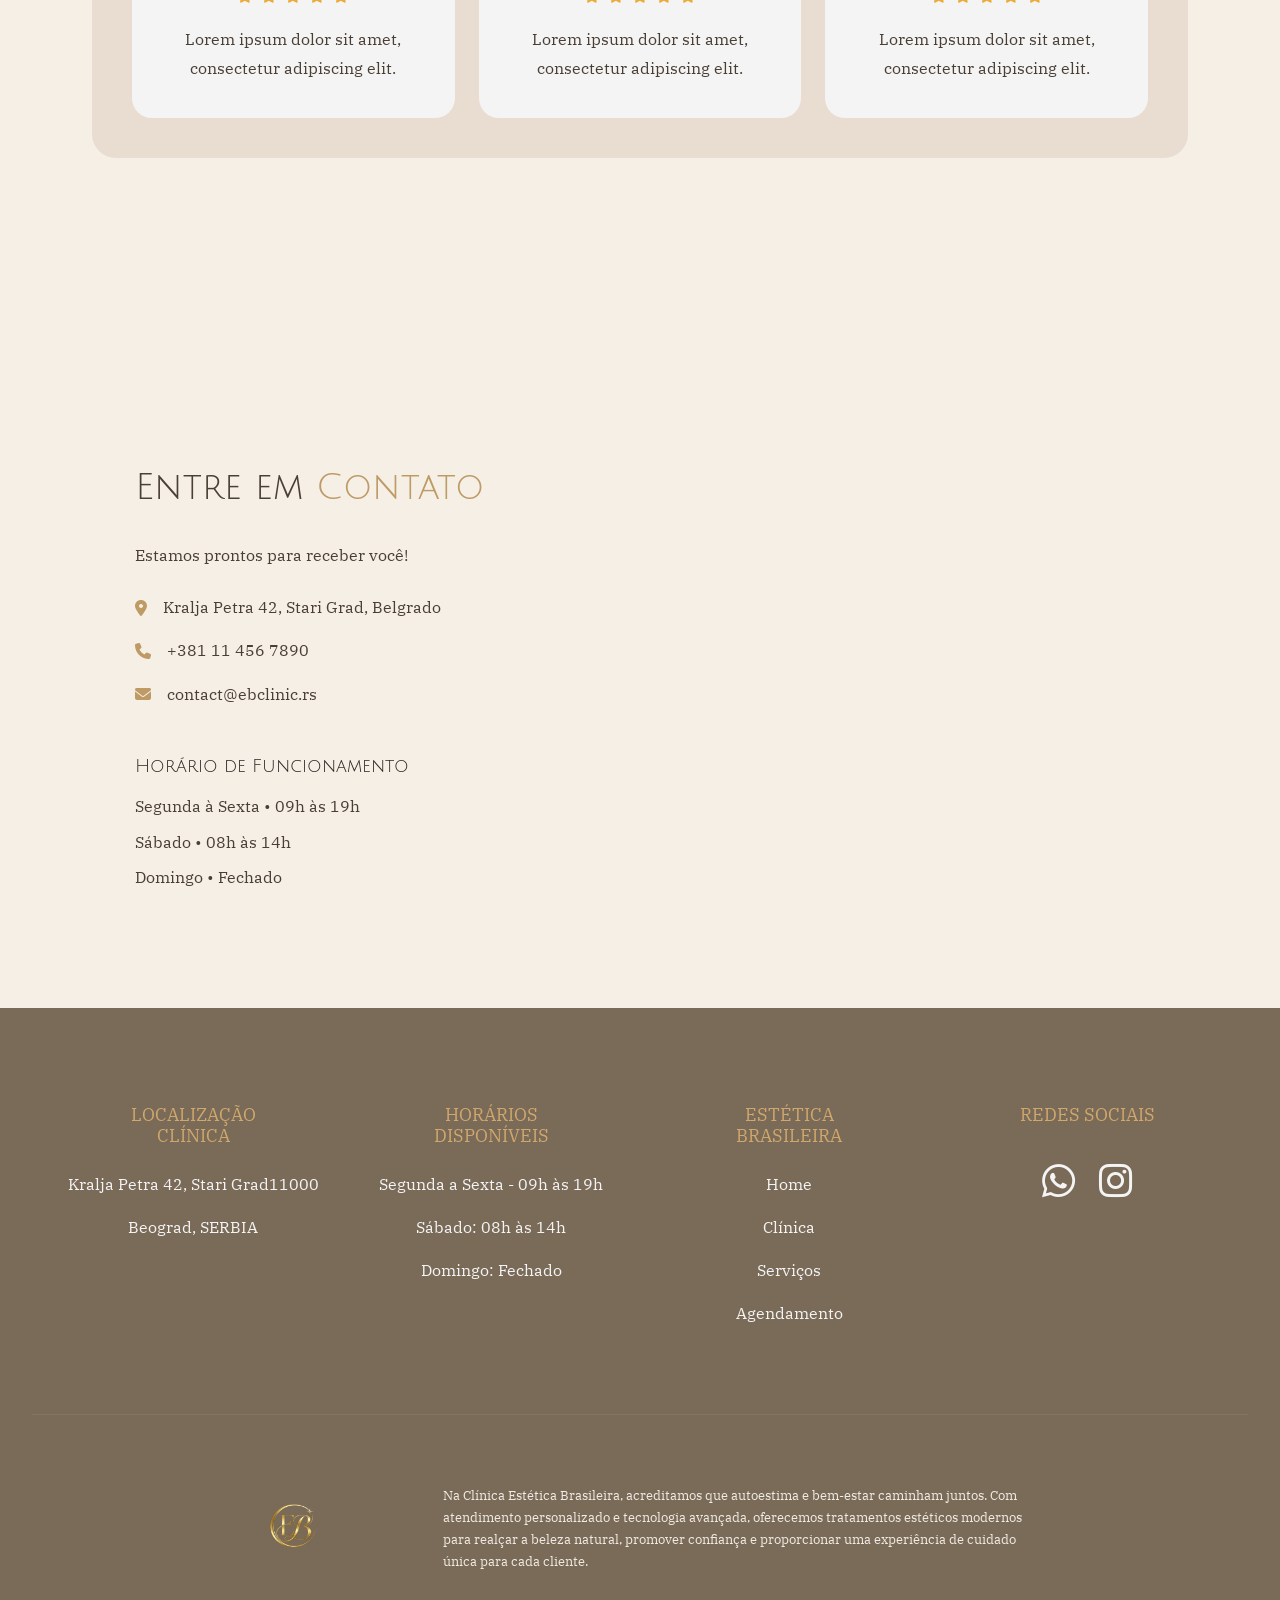
==== commit 365fba00: "Atualização css" ====
--- a/index.html
+++ b/index.html
@@ -6,9 +6,7 @@
     <meta name="viewport" content="width=device-width, initial-scale=1.0">
     <title>Home</title>
     <link rel="stylesheet" href="bootstrap/css/bootstrap.min.css">
-    <link rel="stylesheet" href="css/variables.css">
     <link rel="stylesheet" href="css/style.css">
-    <link rel="stylesheet" href="css/home.css">
     <link rel="stylesheet" href="https://cdnjs.cloudflare.com/ajax/libs/font-awesome/6.5.2/css/all.min.css">
 
 </head>
@@ -286,7 +284,7 @@
 
                             <div class="card">
 
-                                <img src="assets/images/img1-card-serviçosDestaque.jpg"
+                                <img src="assets/images/img1-card-servicosDestaque.jpg"
                                     class="card-img-top img-card-servico" alt="Mulher realizando procedimento estético">
 
                                 <div class="card-body d-flex flex-column">
@@ -323,7 +321,7 @@
 
                             <div class="card">
 
-                                <img src="assets/images/img2-card-serviçoDestaque.jpg"
+                                <img src="assets/images/img2-card-servicoDestaque.jpg"
                                     class="card-img-top img-card-servico" alt="Mulher realizando procedimento estético">
 
                                 <div class="card-body d-flex flex-column">
@@ -360,7 +358,7 @@
 
                             <div class="card">
 
-                                <img src="assets/images/img3-card-serviçoDestaque.jpg"
+                                <img src="assets/images/img3-card-servicoDestaque.jpg"
                                     class="card-img-top img-card-servico" alt="Mulher realizando procedimento estético">
 
                                 <div class="card-body d-flex flex-column">
@@ -431,7 +429,7 @@
 
                     <div class="card h-100">
 
-                        <img src="assets/images/img1-card-serviçosDestaque.jpg" class="card-img-top img-card-servico"
+                        <img src="assets/images/img1-card-servicosDestaque.jpg" class="card-img-top img-card-servico"
                             alt="Mulher realizando procedimento estético">
 
                         <div class="card-body d-flex flex-column">
@@ -463,7 +461,7 @@
 
                     <div class="card h-100">
 
-                        <img src="assets/images/img2-card-serviçoDestaque.jpg" class="card-img-top img-card-servico"
+                        <img src="assets/images/img2-card-servicoDestaque.jpg" class="card-img-top img-card-servico"
                             alt="Mulher realizando procedimento estético">
 
                         <div class="card-body d-flex flex-column">
@@ -495,7 +493,7 @@
 
                     <div class="card h-100">
 
-                        <img src="assets/images/img3-card-serviçoDestaque.jpg" class="card-img-top img-card-servico"
+                        <img src="assets/images/img3-card-servicoDestaque.jpg" class="card-img-top img-card-servico"
                             alt="Mulher realizando procedimento estético">
 
                         <div class="card-body d-flex flex-column">
@@ -565,7 +563,7 @@
                             <div class="col-md-4">
                                 <div class="card-avaliacao">
 
-                                    <img src="assets/images/persona-avaliação.jpg" alt="Cliente">
+                                    <img src="assets/images/persona-avaliacao.jpg" alt="Cliente">
 
                                     <h3>Amelie Alvez</h3>
 
@@ -588,7 +586,7 @@
                             <div class="col-md-4">
                                 <div class="card-avaliacao">
 
-                                    <img src="assets/images/persona2-avaliação.jpg" alt="Cliente">
+                                    <img src="assets/images/persona2-avaliacao.jpg" alt="Cliente">
 
                                     <h3>Esther Howard</h3>
 
@@ -611,7 +609,7 @@
                             <div class="col-md-4">
                                 <div class="card-avaliacao">
 
-                                    <img src="assets/images/persona3-avaliação.jpg" alt="Cliente">
+                                    <img src="assets/images/persona3-avaliacao.jpg" alt="Cliente">
 
                                     <h3>Aleksandar</h3>
 
--- a/css/style.css
+++ b/css/style.css
@@ -1,6 +1,7 @@
 /* Coisas do site inteiro: */
 /* Fontes */
 @import url('https://fonts.googleapis.com/css2?family=IBM+Plex+Serif:wght@300;400;500;600;700&family=Julius+Sans+One&family=Inter:wght@400;500&display=swap');
+ @import url('https://cdnjs.cloudflare.com/ajax/libs/font-awesome/6.5.2/css/all.min.css');
 
 /* 1. Tokens */
 @import 'variables.css';
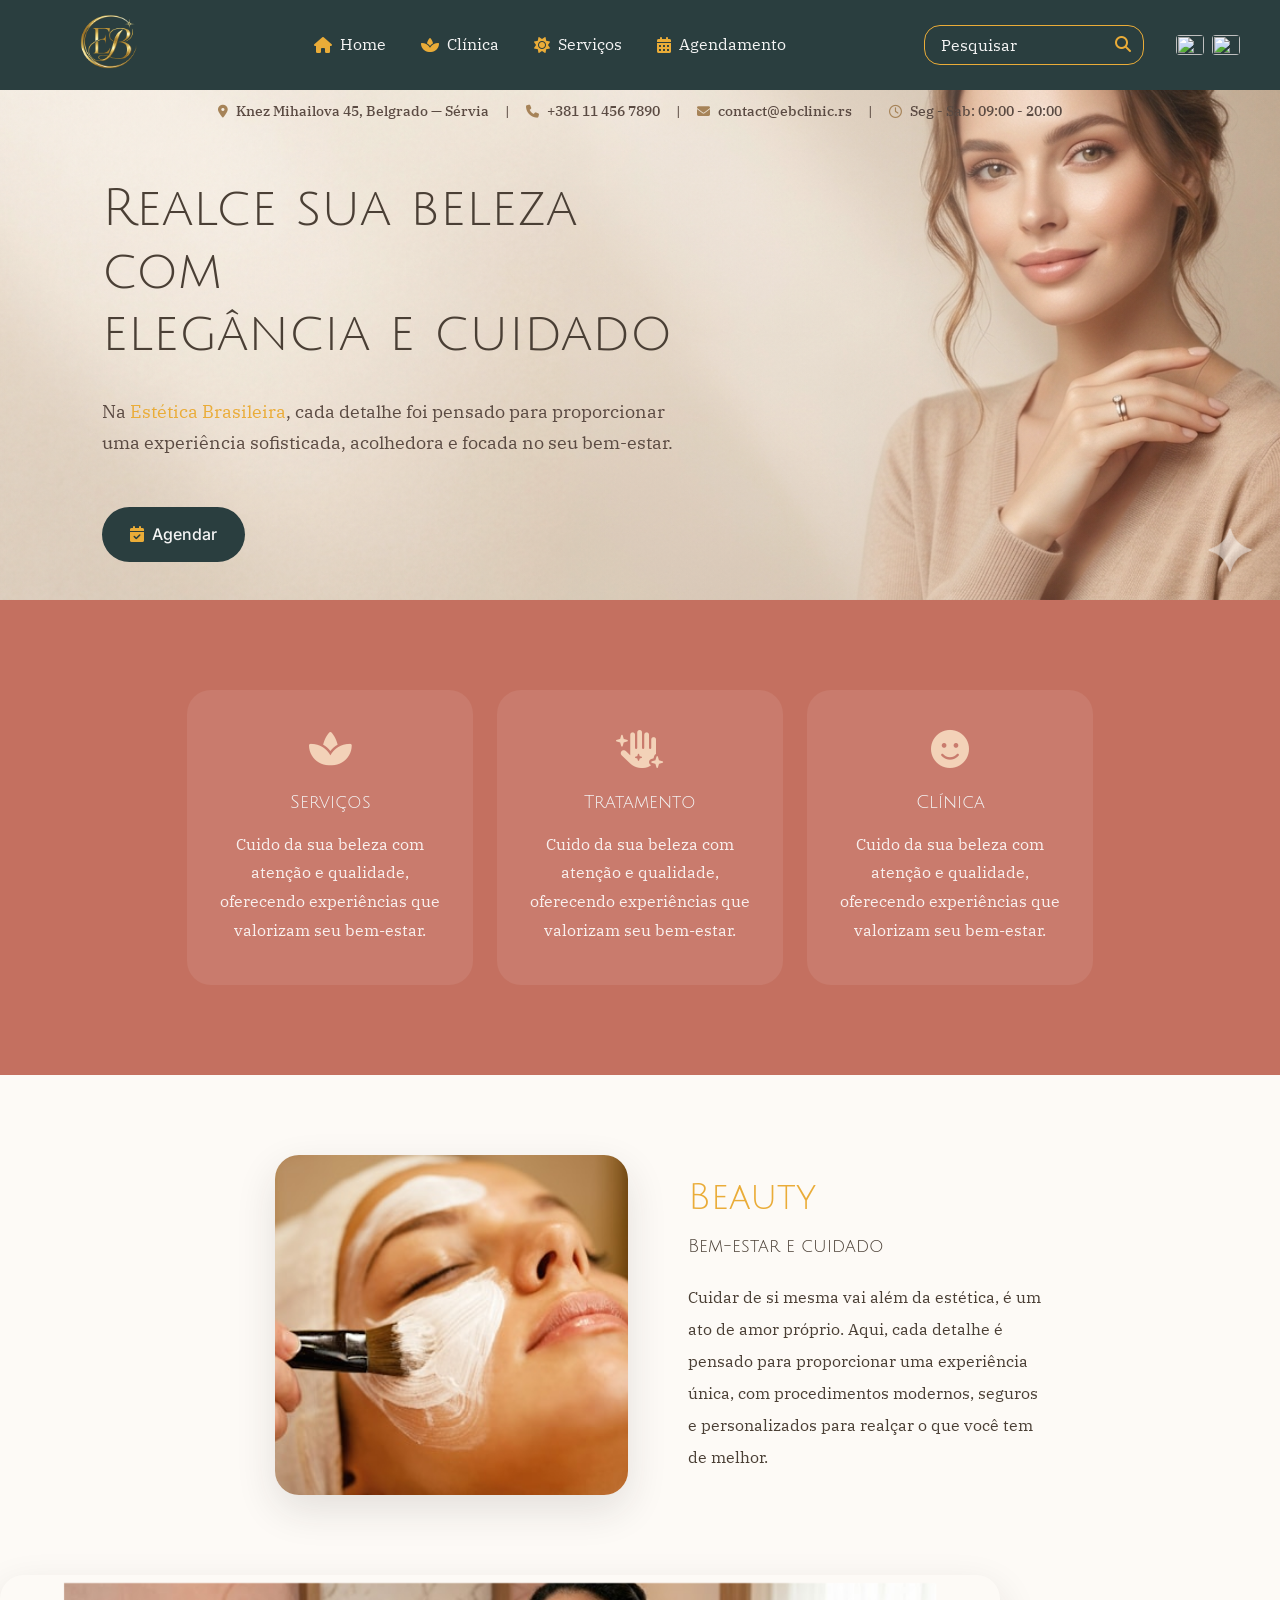
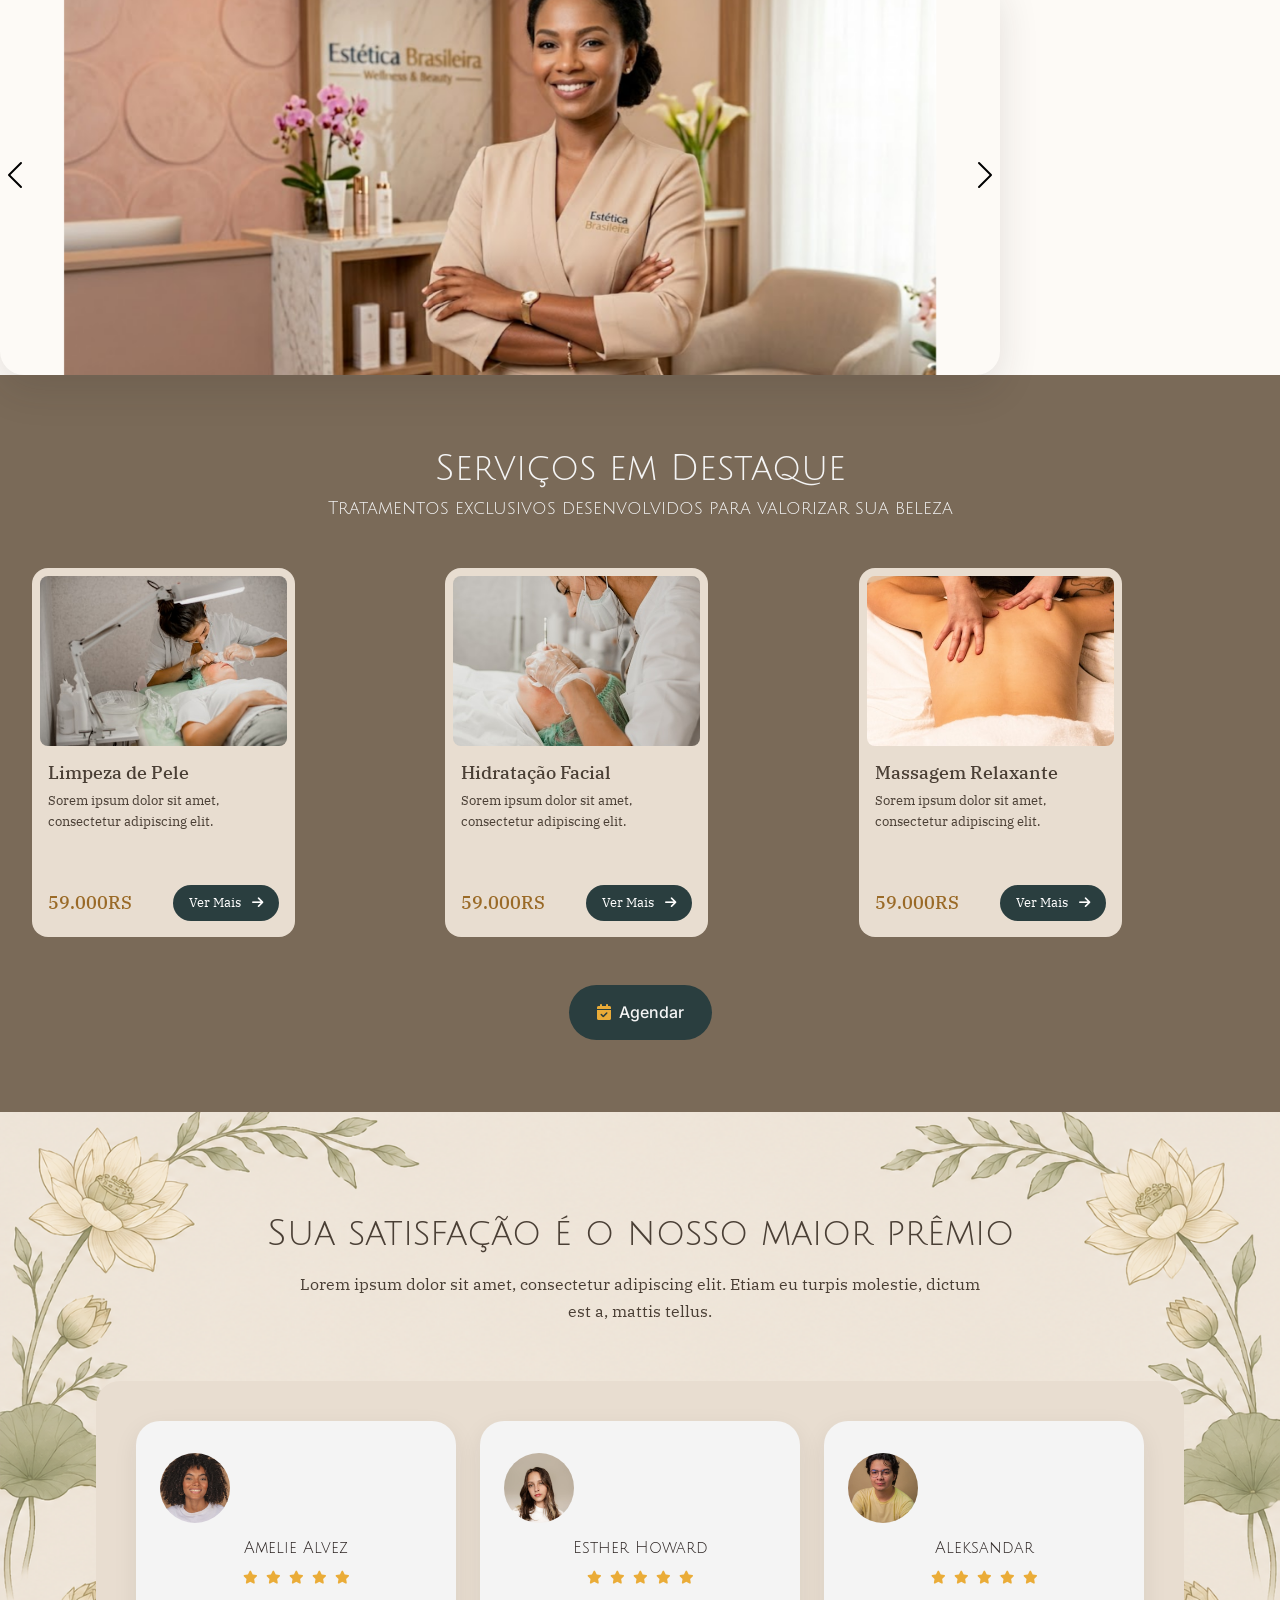
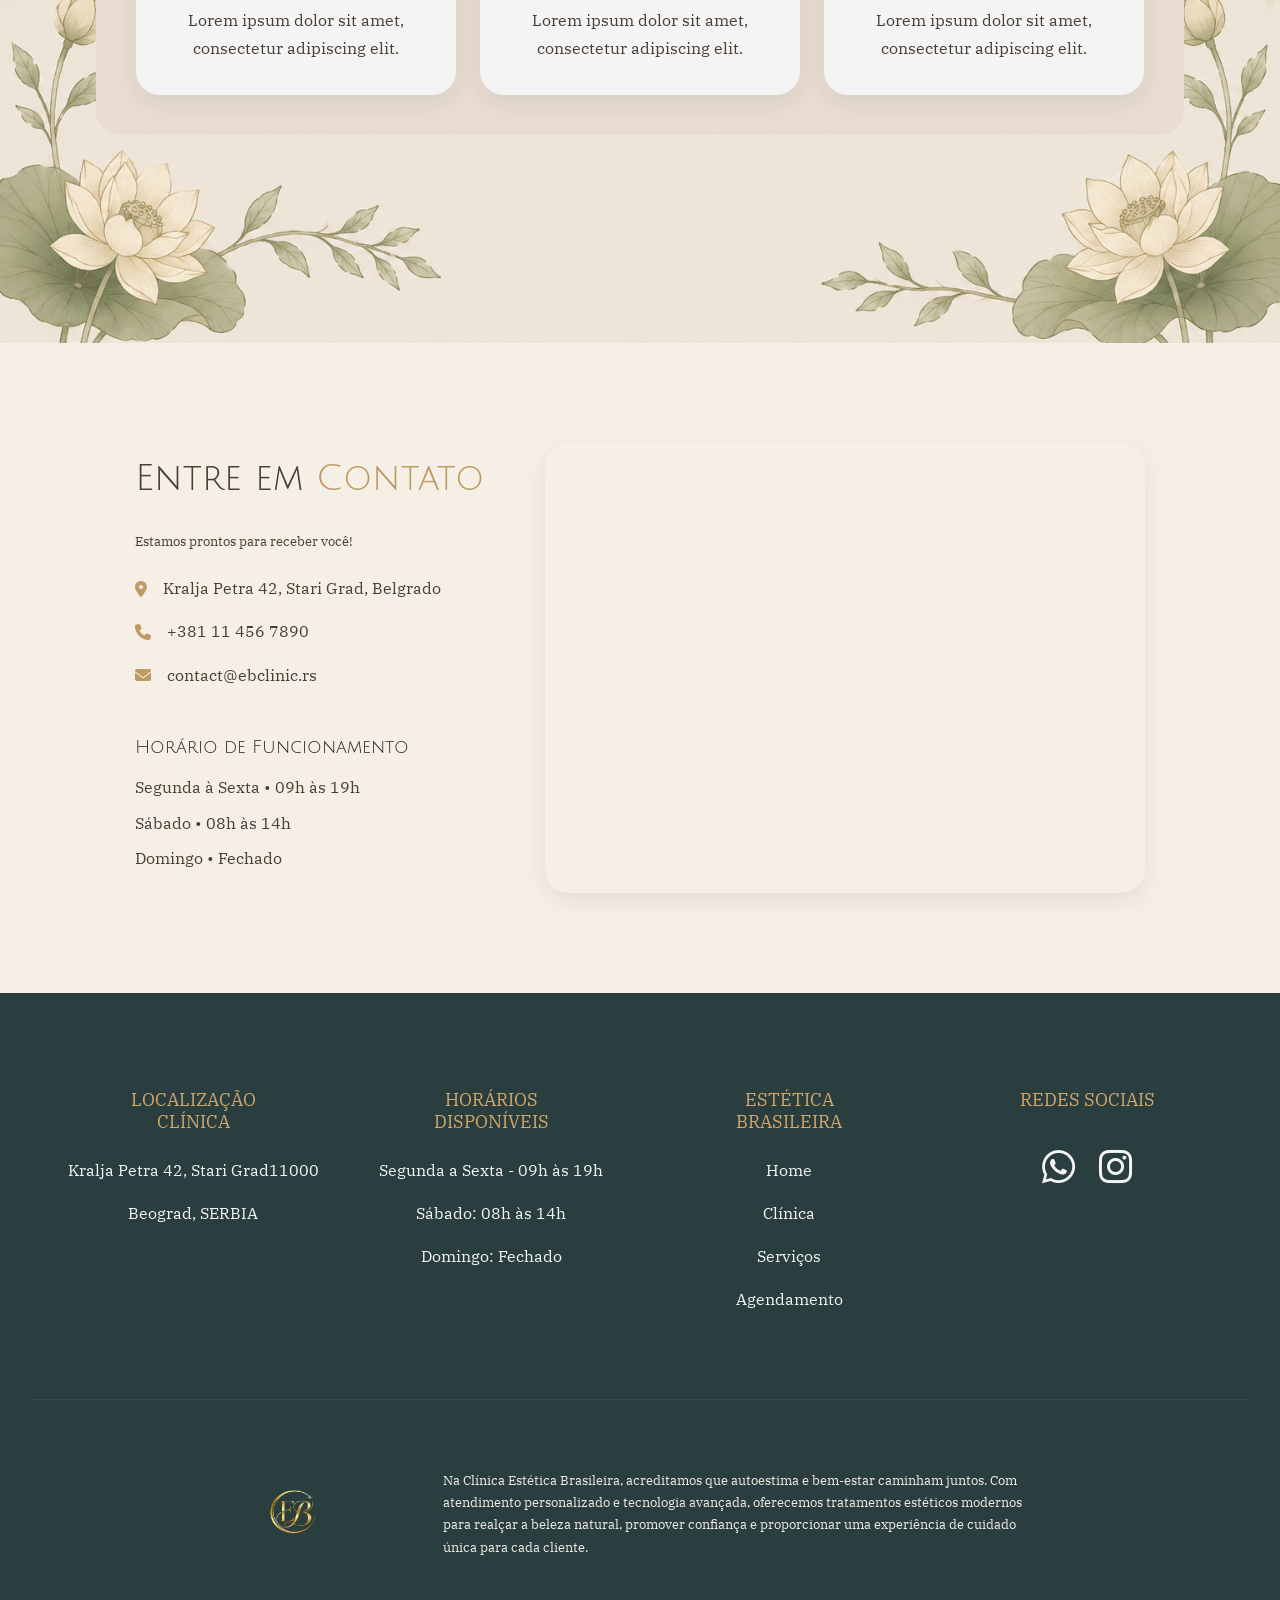
==== commit 444b731d: "Atualização dde todos os arquivos" ====
--- a/index.html
+++ b/index.html
@@ -18,7 +18,7 @@
         <div class="container-header">
             <!-- logo -->
             <div class="logo">
-                <img src="assets/images/logo-clínica.png" alt="Logo com íniciais 'E' e 'B'(estética Brasileira)">
+                <img src="assets/images/logo-clinica.png" alt="Logo com íniciais 'E' e 'B'(estética Brasileira)">
             </div>
 
             <nav class="menu-desktop">
@@ -29,7 +29,7 @@
                     </li>
 
                     <li>
-                        <a href="clinica.html">
+                        <a href="pages/clinica.html">
                             <i class="fa-solid fa-spa"></i>
                             Clínica
                         </a>
@@ -43,7 +43,7 @@
                     </li>
 
                     <li>
-                        <a href="agendamento.html">
+                        <a href="pages/agendamento.html">
                             <i class="fa-solid fa-calendar-days"></i>
                             Agendamento
                         </a>
@@ -172,7 +172,7 @@
             <p> Na <span id="span-gold-banner">Estética Brasileira</span>, cada detalhe foi pensado para proporcionar
                 uma experiência sofisticada, acolhedora e focada no seu bem-estar. </p>
 
-            <a href="#" class="btn-banner"> <i class="fa-solid fa-calendar-check"></i> Agendar </a>
+            <a href="pages/agendamento.html" class="btn-banner"> <i class="fa-solid fa-calendar-check"></i> Agendar </a>
         </div>
     </section>
 
@@ -233,7 +233,7 @@
         <div id="carouselExampleRide" class="carousel slide" data-bs-ride="true">
             <div class="carousel-inner">
                 <div class="carousel-item active">
-                    <img src="assets/images/img-mulher-clinica.jpg" class="d-block w-100" alt="...">
+                    <img src="assets/images/img-mulher-clinica.jpg" class="d-block w-100 " alt="...">
                 </div>
                 <div class="carousel-item">
                     <img src="assets/images/img-beauty.jpg" class="d-block w-100" alt="...">
@@ -425,7 +425,7 @@
             <!-- DESKTOP -->
             <div class="row justify-content-center g-4 d-none d-md-flex">
 
-                <div class="col-md-3">
+                <div class="col-md-4">
 
                     <div class="card h-100">
 
@@ -457,7 +457,7 @@
 
                 </div>
 
-                <div class="col-md-3">
+                <div class="col-md-4">
 
                     <div class="card h-100">
 
@@ -489,7 +489,7 @@
 
                 </div>
 
-                <div class="col-md-3">
+                <div class="col-md-4">
 
                     <div class="card h-100">
 
@@ -526,7 +526,7 @@
             <!-- Botão -->
             <div class="text-center mt-5">
 
-                <a href="#" class="btn-banner">
+                <a href="pages/agendamento.html" class="btn-banner">
                     <i class="fa-solid fa-calendar-check"></i>
                     Agendar
                 </a>
@@ -771,9 +771,9 @@
 
                     <div class="footer-redes d-flex justify-content-center gap-4 mt-4">
 
-                        <a href="#"> <i class="fa-brands fa-whatsapp"></i> </a>
-
-                        <a href="#"> <i class="fa-brands fa-instagram"></i> </a>
+                        <a href="https://wa.me/38163241158"> <i class="fa-brands fa-whatsapp"></i> </a>
+
+                        <a href="https://www.instagram.com/rc.esteticabrasileira"> <i class="fa-brands fa-instagram"></i> </a>
                     </div>
                 </div>
             </div>
@@ -784,7 +784,7 @@
             <!-- logo + mini história -->
             <div class="row align-items-center justify-content-center g-3">
                 <div class="col-12 col-md-2 text-center text-md-end">
-                    <img src="assets/images/logo-clínica.png" alt="Logo Clínica" class="footer-logo">
+                    <img src="assets/images/logo-clinica.png" alt="Logo Clínica" class="footer-logo">
                 </div>
 
                 <div class="col-12 col-md-6">
--- a/css/style.css
+++ b/css/style.css
@@ -1,7 +1,6 @@
 /* Coisas do site inteiro: */
 /* Fontes */
 @import url('https://fonts.googleapis.com/css2?family=IBM+Plex+Serif:wght@300;400;500;600;700&family=Julius+Sans+One&family=Inter:wght@400;500&display=swap');
- @import url('https://cdnjs.cloudflare.com/ajax/libs/font-awesome/6.5.2/css/all.min.css');
 
 /* 1. Tokens */
 @import 'variables.css';
@@ -12,13 +11,18 @@
 
 /* 3. Layout */
 
-
 /* 4. Componentes */
 @import 'components/header.css';
 @import 'components/footer.css';
 @import 'components/topbar.css';
 @import 'components/button.css';
+@import 'components/banner.css';
+@import'components/section-contato.css';
+@import 'components/carrossel.css';
 
 /* Páginas */
 @import 'pages/servicos.css';
-@import 'pages/home.css';+@import 'pages/home.css';
+@import 'pages/agendamento.css';
+@import 'pages/clinica.css';
+@import 'pages/tipoServico.css';
